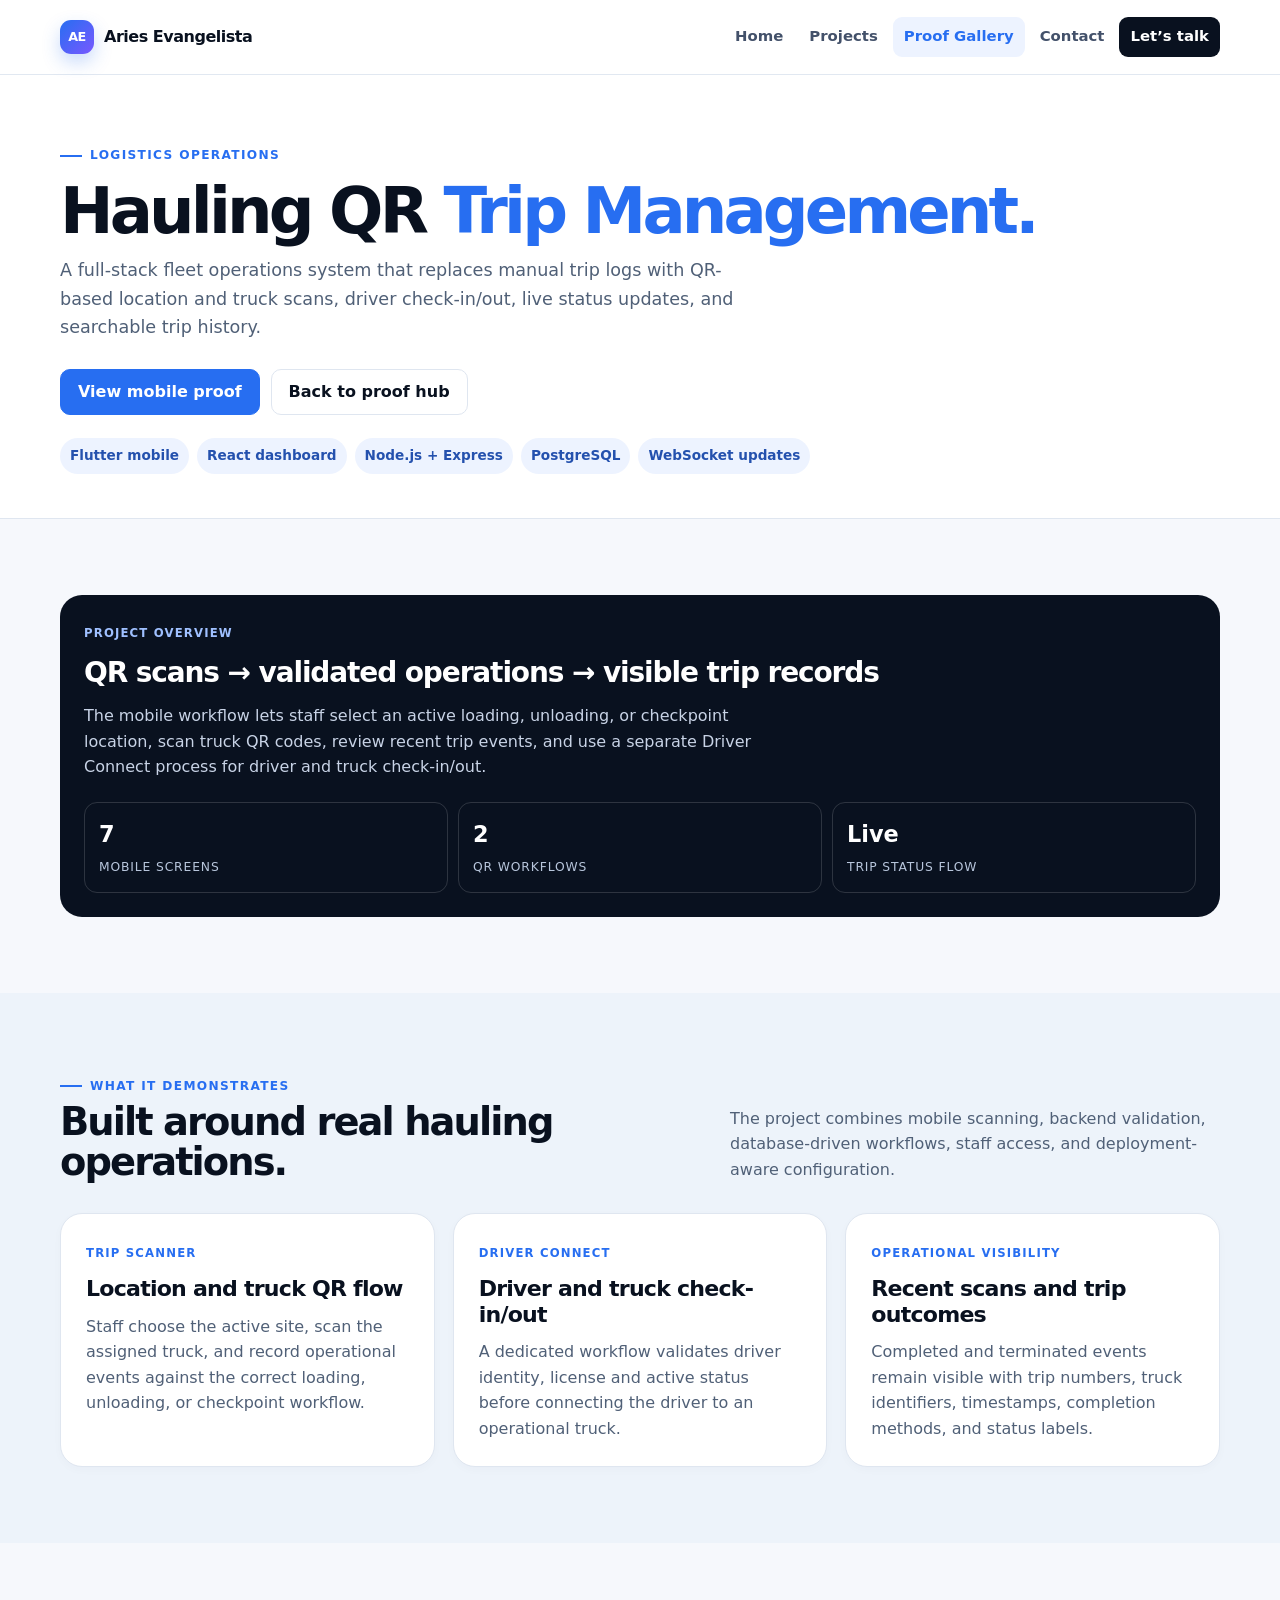
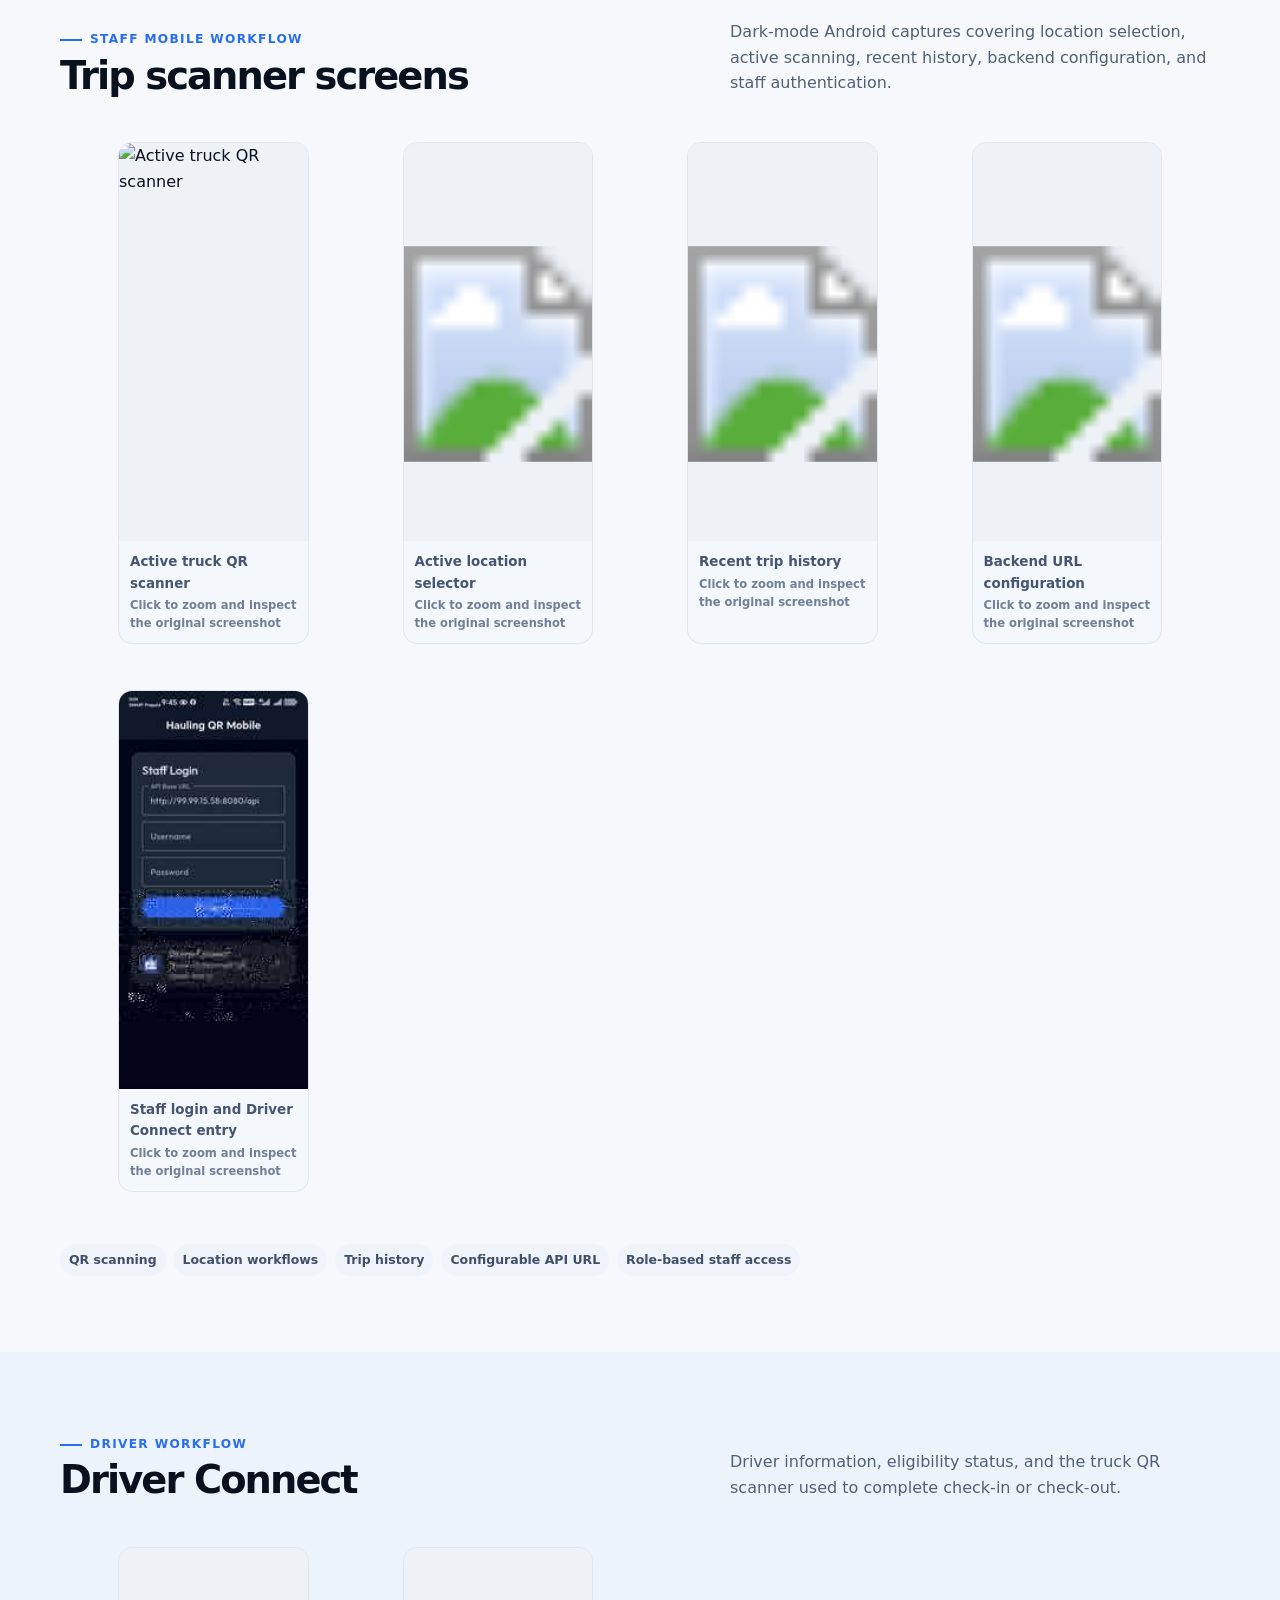
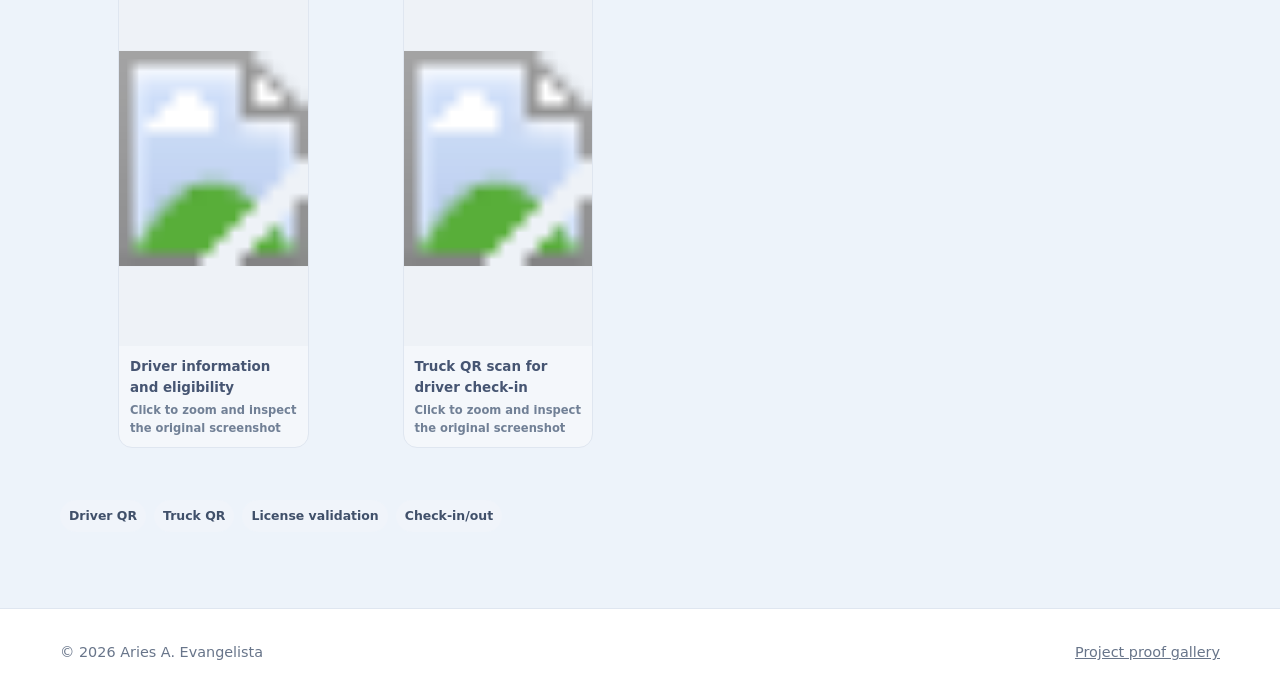
==== hauling-qr-proof.html @ f67cee15 "Add Hauling QR project case study" ====
<!doctype html><html lang="en"><head><meta charset="utf-8"><meta name="viewport" content="width=device-width,initial-scale=1"><meta name="description" content="Hauling QR Trip Management project case study by Aries A. Evangelista."><title>Hauling QR Case Study | Aries Evangelista</title><link rel="stylesheet" href="assets/site.css"><link rel="stylesheet" href="assets/ui-fixes.css?v=20260729-1"><style>#hauling-trip,#hauling-driver{grid-template-columns:repeat(4,minmax(0,1fr))}#hauling-trip .shot img,#hauling-driver .shot img{aspect-ratio:9/19;object-fit:cover;object-position:top}.case-copy{display:grid;grid-template-columns:repeat(3,1fr);gap:18px}.case-copy .card{height:100%}@media(max-width:850px){#hauling-trip,#hauling-driver,.case-copy{grid-template-columns:repeat(2,minmax(0,1fr))}}@media(max-width:620px){#hauling-trip,#hauling-driver,.case-copy{grid-template-columns:1fr}}</style></head><body>
<header class="site-header"><nav class="container nav"><a class="brand" href="index.html"><span class="brand-mark">AE</span>Aries Evangelista</a><div class="nav-links"><a href="index.html">Home</a><a href="index.html#projects">Projects</a><a class="active" href="proof.html">Proof Gallery</a><a href="index.html#contact">Contact</a><a class="nav-cta" href="mailto:dolhaps2000@gmail.com">Let’s talk</a></div></nav></header>
<main><section class="case-hero"><div class="container"><span class="eyebrow">Logistics operations</span><h1>Hauling QR <span class="accent">Trip Management.</span></h1><p class="lead">A full-stack fleet operations system that replaces manual trip logs with QR-based location and truck scans, driver check-in/out, live status updates, and searchable trip history.</p><div class="actions"><a class="button primary" href="#mobile-proof">View mobile proof</a><a class="button" href="proof.html">Back to proof hub</a></div><div class="case-meta"><span>Flutter mobile</span><span>React dashboard</span><span>Node.js + Express</span><span>PostgreSQL</span><span>WebSocket updates</span></div></div></section>
<section class="section"><div class="container"><div class="showcase"><span class="small-label">Project overview</span><h2>QR scans → validated operations → visible trip records</h2><p>The mobile workflow lets staff select an active loading, unloading, or checkpoint location, scan truck QR codes, review recent trip events, and use a separate Driver Connect process for driver and truck check-in/out.</p><div class="metric-row"><div class="metric"><b>7</b><span>Mobile screens</span></div><div class="metric"><b>2</b><span>QR workflows</span></div><div class="metric"><b>Live</b><span>Trip status flow</span></div></div></div></div></section>
<section class="section tint"><div class="container"><div class="section-heading"><div><span class="eyebrow">What it demonstrates</span><h2>Built around real hauling operations.</h2></div><p>The project combines mobile scanning, backend validation, database-driven workflows, staff access, and deployment-aware configuration.</p></div><div class="case-copy"><article class="card"><span class="small-label">Trip scanner</span><h3>Location and truck QR flow</h3><p>Staff choose the active site, scan the assigned truck, and record operational events against the correct loading, unloading, or checkpoint workflow.</p></article><article class="card"><span class="small-label">Driver Connect</span><h3>Driver and truck check-in/out</h3><p>A dedicated workflow validates driver identity, license and active status before connecting the driver to an operational truck.</p></article><article class="card"><span class="small-label">Operational visibility</span><h3>Recent scans and trip outcomes</h3><p>Completed and terminated events remain visible with trip numbers, truck identifiers, timestamps, completion methods, and status labels.</p></article></div></div></section>
<section class="section" id="mobile-proof"><div class="container"><div class="section-heading"><div><span class="eyebrow">Staff mobile workflow</span><h2>Trip scanner screens</h2></div><p>Dark-mode Android captures covering location selection, active scanning, recent history, backend configuration, and staff authentication.</p></div><div class="gallery-grid" id="hauling-trip"></div><div class="tags"><span class="tag">QR scanning</span><span class="tag">Location workflows</span><span class="tag">Trip history</span><span class="tag">Configurable API URL</span><span class="tag">Role-based staff access</span></div></div></section>
<section class="section tint"><div class="container"><div class="section-heading"><div><span class="eyebrow">Driver workflow</span><h2>Driver Connect</h2></div><p>Driver information, eligibility status, and the truck QR scanner used to complete check-in or check-out.</p></div><div class="gallery-grid" id="hauling-driver"></div><div class="tags"><span class="tag">Driver QR</span><span class="tag">Truck QR</span><span class="tag">License validation</span><span class="tag">Check-in/out</span></div></div></section></main>
<footer class="footer"><div class="container footer-inner"><span>© 2026 Aries A. Evangelista</span><a href="proof.html">Project proof gallery</a></div></footer><script src="assets/gallery.js?v=20260729-zoom2"></script><script>const hq='screenshots/hauling-qr/';gallery('#hauling-trip',[['01-active-trip-scanner.svg','Active truck QR scanner'],['02-location-selector.svg','Active location selector'],['03-recent-trip-history.svg','Recent trip history'],['04-backend-url-configuration.svg','Backend URL configuration'],['05-staff-login.svg','Staff login and Driver Connect entry']].map(x=>[hq+x[0],x[1]]));gallery('#hauling-driver',[['06-driver-information.svg','Driver information and eligibility'],['07-driver-truck-qr-scanner.svg','Truck QR scan for driver check-in']].map(x=>[hq+x[0],x[1]]));</script></body></html>
---- assets/site.css ----
:root{--ink:#09111f;--navy:#0b162b;--slate:#506077;--paper:#f6f8fc;--white:#fff;--line:#dfe6f0;--blue:#276ef1;--aqua:#21c8b7;--orange:#ff9f43;--shadow:0 18px 50px rgba(19,38,71,.1);--radius:22px}*{box-sizing:border-box}html{scroll-behavior:smooth}body{margin:0;background:var(--paper);color:var(--ink);font-family:Inter,ui-sans-serif,system-ui,-apple-system,BlinkMacSystemFont,"Segoe UI",sans-serif;line-height:1.6}.container{width:min(1160px,92%);margin-inline:auto}.site-header{position:sticky;top:0;z-index:20;background:rgba(255,255,255,.92);border-bottom:1px solid rgba(223,230,240,.92);backdrop-filter:blur(16px)}.nav{min-height:74px;display:flex;align-items:center;justify-content:space-between;gap:20px}.brand{display:flex;align-items:center;gap:10px;color:var(--ink);font-weight:850;text-decoration:none;letter-spacing:-.03em}.brand-mark{display:grid;place-items:center;width:34px;height:34px;border-radius:11px;background:linear-gradient(135deg,var(--blue),#7858ff);color:white;font-size:.8rem;box-shadow:0 8px 18px rgba(39,110,241,.25)}.nav-links{display:flex;align-items:center;gap:4px;flex-wrap:wrap}.nav-links a{color:#43516a;text-decoration:none;padding:8px 11px;border-radius:9px;font-weight:700;font-size:.93rem}.nav-links a:hover,.nav-links a.active{color:var(--blue);background:#edf3ff}.nav-links .nav-cta{background:var(--ink);color:#fff}.nav-links .nav-cta:hover{background:var(--blue);color:#fff}.hero{padding:78px 0 58px;background:radial-gradient(circle at 84% 8%,rgba(33,200,183,.15),transparent 26%),radial-gradient(circle at 8% 20%,rgba(39,110,241,.11),transparent 30%),var(--white);border-bottom:1px solid var(--line)}.eyebrow{display:inline-flex;gap:8px;align-items:center;color:var(--blue);font-weight:800;font-size:.76rem;letter-spacing:.11em;text-transform:uppercase}.eyebrow:before{content:"";width:22px;height:2px;background:currentColor}.hero-grid{display:grid;grid-template-columns:1.35fr .65fr;gap:46px;align-items:end}.hero h1{font-size:clamp(2.7rem,6vw,5.4rem);line-height:.96;letter-spacing:-.065em;margin:14px 0 22px;max-width:820px}.accent{color:var(--blue)}.lead{font-size:1.1rem;color:var(--slate);max-width:710px;margin:0}.actions{display:flex;gap:11px;flex-wrap:wrap;margin-top:28px}.button{display:inline-flex;justify-content:center;align-items:center;min-height:46px;padding:10px 17px;border-radius:10px;text-decoration:none;font-weight:800;border:1px solid var(--line);color:var(--ink);background:white}.button:hover{transform:translateY(-2px);box-shadow:0 8px 18px rgba(19,38,71,.12)}.button.primary{border-color:var(--blue);background:var(--blue);color:white}.button.dark{border-color:var(--ink);background:var(--ink);color:white}.hero-note{background:var(--ink);color:white;padding:27px;border-radius:var(--radius);box-shadow:var(--shadow)}.hero-note .small-label{color:#83aaff}.hero-note strong{display:block;font-size:1.7rem;line-height:1.1;margin:14px 0}.hero-note p{margin:0;color:#c8d3e6}.small-label{font-size:.73rem;text-transform:uppercase;letter-spacing:.1em;font-weight:800;color:var(--blue)}.section{padding:76px 0}.section.tint{background:#edf3fa}.section-heading{display:flex;justify-content:space-between;align-items:end;gap:26px;margin-bottom:30px}.section-heading h2{font-size:clamp(1.8rem,3vw,2.65rem);line-height:1.05;letter-spacing:-.05em;margin:6px 0 0}.section-heading p{max-width:490px;color:var(--slate);margin:0}.card-grid{display:grid;grid-template-columns:repeat(3,1fr);gap:18px}.card{background:white;border:1px solid var(--line);border-radius:var(--radius);padding:25px;box-shadow:0 3px 10px rgba(19,38,71,.025)}.card.featured{grid-column:span 2;background:linear-gradient(135deg,#10244b,#1e4c9d);color:white;border:0}.card h3{line-height:1.15;letter-spacing:-.035em;margin:12px 0;font-size:1.38rem}.card p{color:var(--slate);margin:0}.card.featured p{color:#d5e2fb}.card .button{margin-top:22px}.tags{display:flex;gap:8px;flex-wrap:wrap;margin-top:18px}.tag{font-weight:750;font-size:.78rem;color:#40506a;background:#f0f4fa;padding:6px 9px;border-radius:99px}.featured .tag{color:#e5efff;background:rgba(255,255,255,.12)}.split{display:grid;grid-template-columns:1fr 1fr;gap:18px}.contact-card{background:var(--ink);color:#fff;padding:34px;border-radius:var(--radius)}.contact-card h2{margin:8px 0;font-size:2rem;letter-spacing:-.04em}.contact-card p{color:#c8d3e6}.contact-card a{color:white}.proof-overview{display:grid;grid-template-columns:repeat(2,1fr);gap:18px}.proof-link{background:white;border:1px solid var(--line);border-radius:var(--radius);padding:28px;text-decoration:none;color:inherit;transition:.2s;display:block}.proof-link:hover{transform:translateY(-4px);box-shadow:var(--shadow);border-color:#bdd0f8}.proof-link h3{font-size:1.6rem;margin:10px 0;letter-spacing:-.04em}.proof-link p{margin:0;color:var(--slate)}.proof-link .arrow{margin-top:26px;color:var(--blue);font-weight:800}.case-hero{padding:64px 0 44px;background:var(--white);border-bottom:1px solid var(--line)}.case-hero h1{font-size:clamp(2.5rem,5vw,4.5rem);line-height:.98;letter-spacing:-.06em;margin:14px 0}.case-meta{display:flex;flex-wrap:wrap;gap:8px;margin-top:23px}.case-meta span{font-size:.85rem;padding:7px 10px;border-radius:99px;background:#edf3ff;color:#2451ae;font-weight:750}.showcase{background:var(--ink);padding:24px;border-radius:var(--radius);color:white}.showcase h2{margin:7px 0;font-size:1.75rem;letter-spacing:-.04em}.showcase p{margin:0;color:#c8d3e6;max-width:670px}.metric-row{display:grid;grid-template-columns:repeat(3,1fr);gap:10px;margin-top:22px}.metric{padding:14px;border:1px solid rgba(255,255,255,.15);border-radius:13px}.metric b{font-size:1.4rem;display:block}.metric span{font-size:.77rem;color:#b8c6dc;text-transform:uppercase;letter-spacing:.07em}.gallery-group{background:white;border:1px solid var(--line);border-radius:var(--radius);overflow:hidden;margin-top:18px}.gallery-group[open]{box-shadow:var(--shadow)}.gallery-group summary{cursor:pointer;list-style:none;padding:20px 22px;display:flex;align-items:center;justify-content:space-between;gap:12px;font-size:1.05rem;font-weight:850}.gallery-group summary::-webkit-details-marker{display:none}.gallery-group summary:after{content:"+";color:var(--blue);font-size:1.4rem}.gallery-group[open] summary:after{content:"−"}.gallery-grid{padding:0 18px 18px;display:grid;grid-template-columns:repeat(3,1fr);gap:14px}.shot{border:1px solid var(--line);border-radius:14px;overflow:hidden;background:#f4f7fb}.shot img{width:100%;display:block;aspect-ratio:16/10;object-fit:cover;object-position:top;transition:transform .25s}.shot:hover img{transform:scale(1.025)}.shot figcaption{padding:10px 11px;color:#465572;font-weight:700;font-size:.84rem}.gallery-note{margin:0 0 20px;color:var(--slate)}.footer{padding:32px 0;color:#68758a;font-size:.9rem;border-top:1px solid var(--line);background:white}.footer-inner{display:flex;justify-content:space-between;gap:15px;flex-wrap:wrap}.footer a{color:inherit}@media(max-width:850px){.hero-grid{grid-template-columns:1fr}.card-grid{grid-template-columns:1fr 1fr}.card.featured{grid-column:span 2}.gallery-grid{grid-template-columns:repeat(2,1fr)}}@media(max-width:620px){.nav{padding:12px 0;align-items:flex-start;flex-direction:column}.nav-links{gap:0}.nav-links a{padding:6px 8px}.hero,.case-hero{padding:48px 0 40px}.section{padding:56px 0}.section-heading{display:block}.section-heading p{margin-top:12px}.card-grid,.proof-overview,.split{grid-template-columns:1fr}.card.featured{grid-column:auto}.metric-row{grid-template-columns:1fr 1fr}.gallery-grid{grid-template-columns:1fr}.hero h1{font-size:clamp(2.6rem,14vw,4rem)}}
---- assets/ui-fixes.css ----
/* Contrast and interaction fixes for reusable portfolio controls. */

a.button,
button.button {
  color: var(--ink);
  line-height: 1.25;
  text-align: center;
  transition: transform .2s ease, box-shadow .2s ease, background-color .2s ease, border-color .2s ease, color .2s ease;
}

a.button:hover,
button.button:hover {
  color: var(--ink);
}

a.button.primary,
a.button.primary:hover,
a.button.primary:visited,
button.button.primary,
button.button.primary:hover {
  color: #fff;
}

a.button.dark,
a.button.dark:hover,
a.button.dark:visited,
button.button.dark,
button.button.dark:hover {
  color: #fff;
}

a.button:focus-visible,
button.button:focus-visible,
.nav-links a:focus-visible,
.proof-link:focus-visible,
.gallery-group summary:focus-visible {
  outline: 3px solid #7aa6ff;
  outline-offset: 3px;
}

.card.featured .small-label,
.showcase .small-label,
.contact-card .small-label {
  color: #9fc0ff;
}

.card.featured a.button,
.card.featured a.button:hover,
.card.featured a.button:visited {
  background: #fff;
  border-color: #fff;
  color: var(--ink);
}

.contact-card a.button:not(.primary),
.contact-card a.button:not(.primary):visited {
  background: transparent;
  border-color: rgba(255, 255, 255, .42);
  color: #fff;
}

.contact-card a.button:not(.primary):hover {
  background: rgba(255, 255, 255, .12);
  border-color: rgba(255, 255, 255, .72);
  color: #fff;
}

.contact-card a.button.primary,
.contact-card a.button.primary:hover,
.contact-card a.button.primary:visited {
  color: #fff;
}

.nav-links .nav-cta,
.nav-links .nav-cta:visited,
.nav-links .nav-cta:hover {
  color: #fff;
}

.gallery-viewer-control,
.gallery-viewer-control:visited,
.gallery-viewer-control:hover {
  color: #fff;
}

.gallery-viewer-close,
.gallery-viewer-close:visited,
.gallery-viewer-close:hover {
  color: #09111f;
}

@media (max-width: 620px) {
  .actions .button {
    flex: 1 1 100%;
  }
}
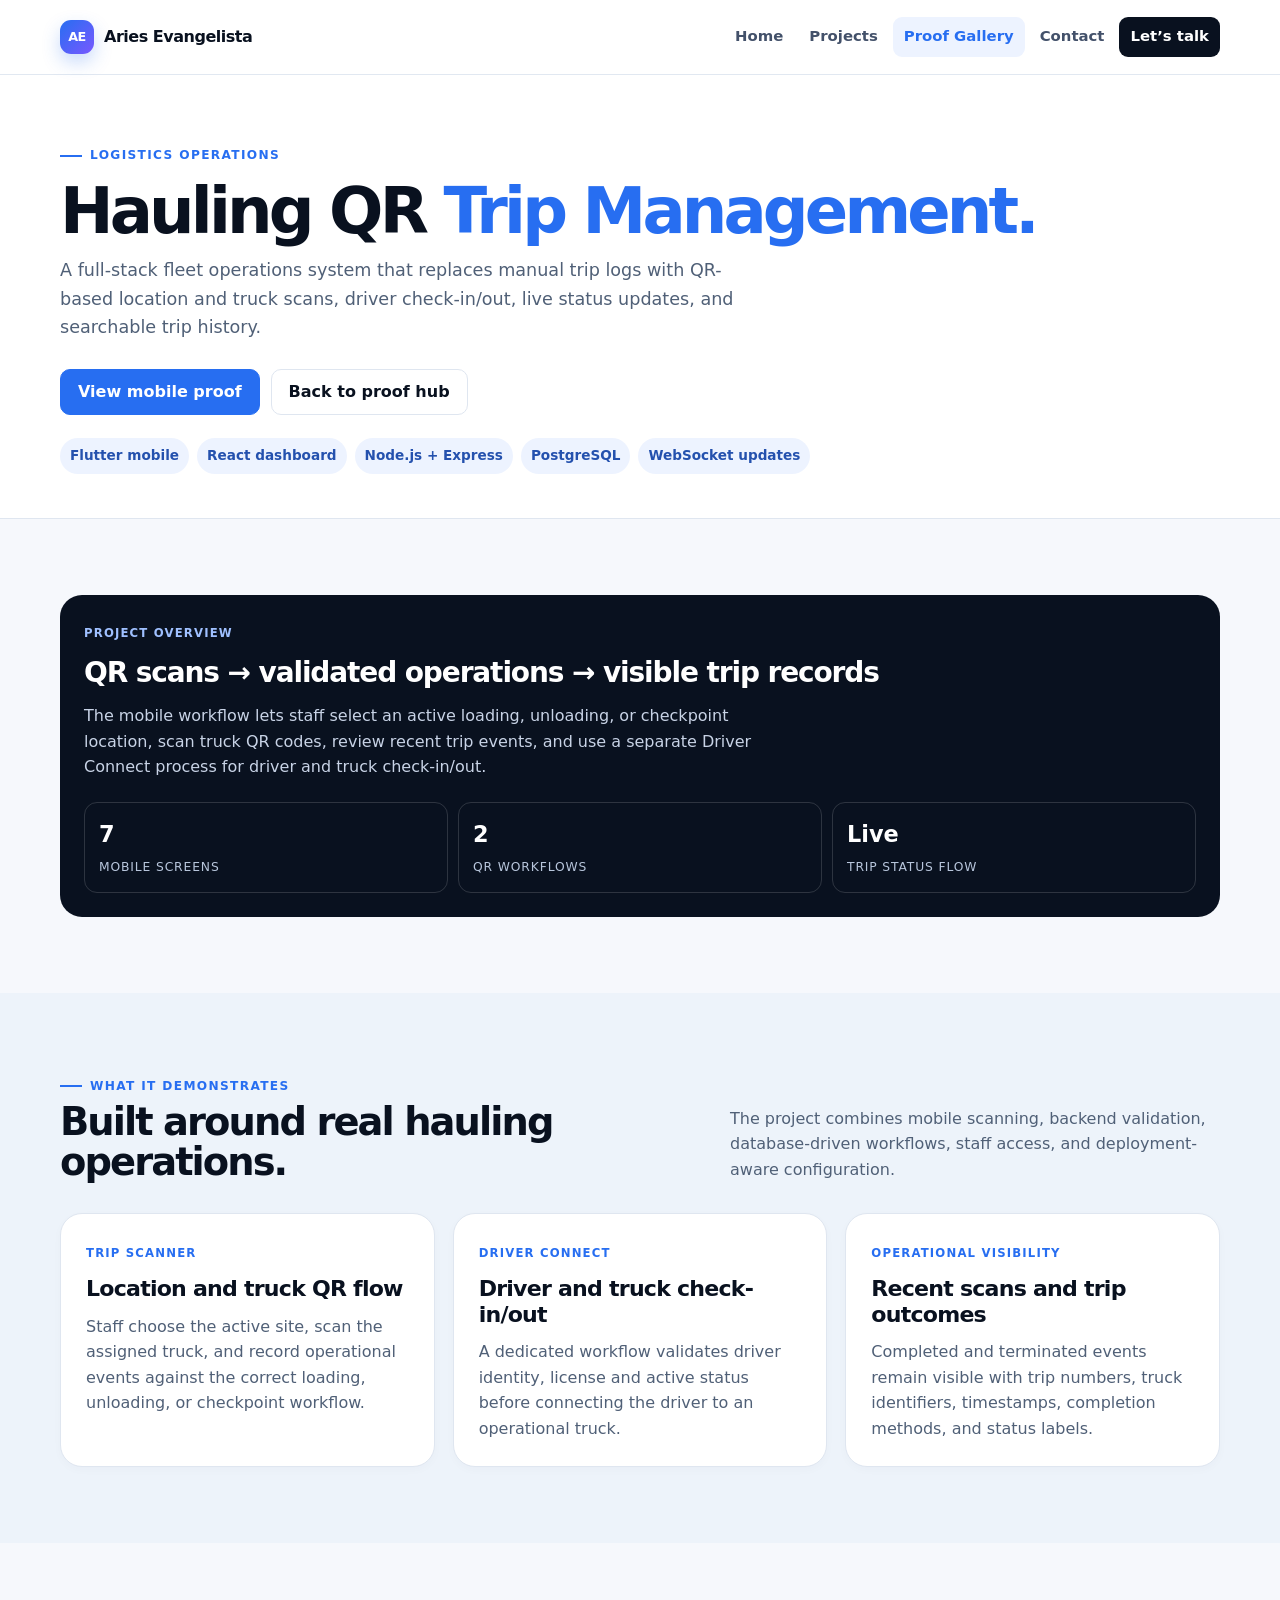
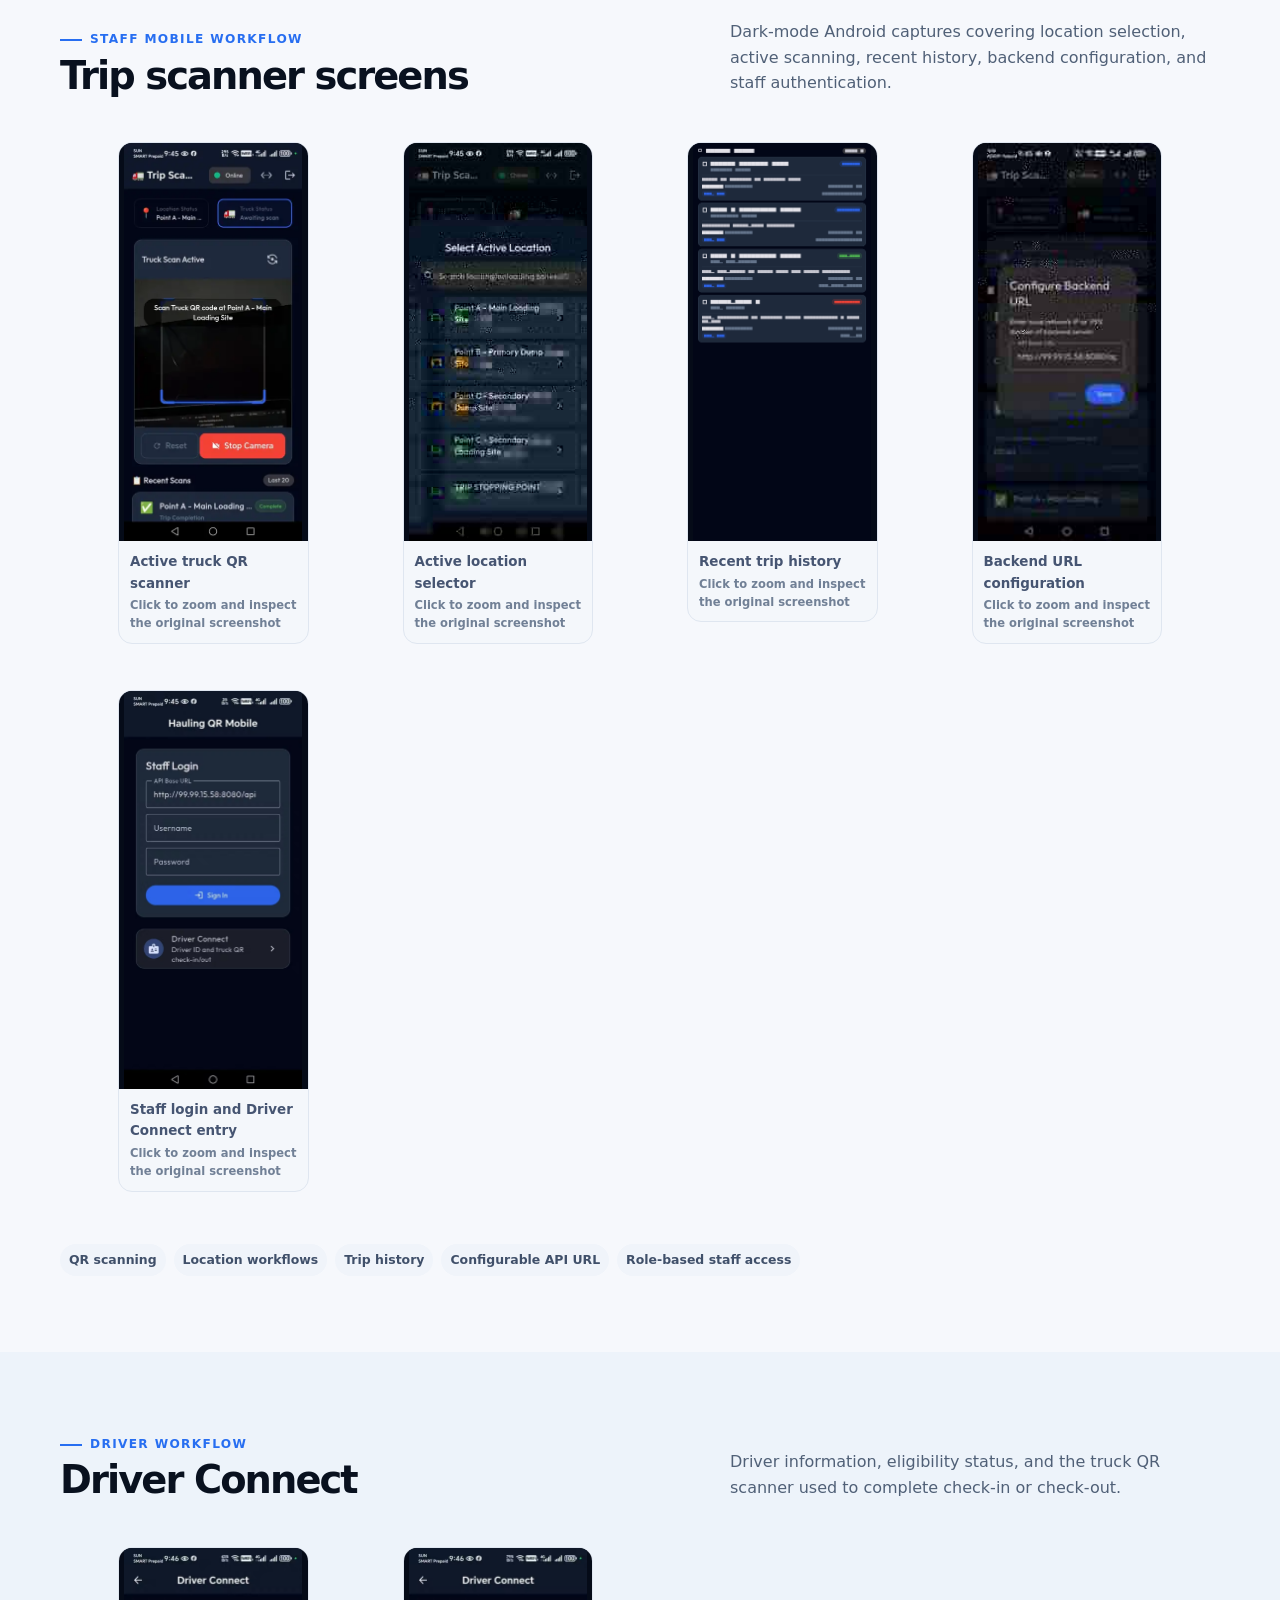
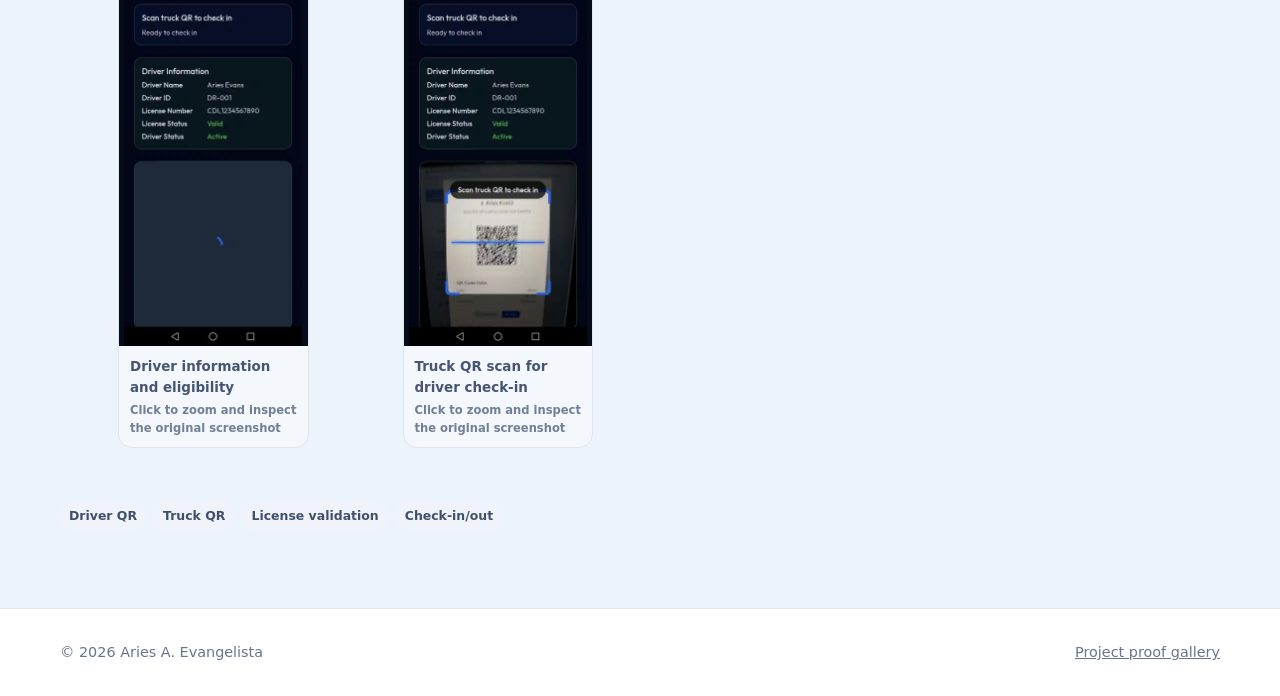
==== commit 1ba02563: "Fix Hauling QR proof screenshots" ====
--- a/hauling-qr-proof.html
+++ b/hauling-qr-proof.html
@@ -1,8 +1,8 @@
-<!doctype html><html lang="en"><head><meta charset="utf-8"><meta name="viewport" content="width=device-width,initial-scale=1"><meta name="description" content="Hauling QR Trip Management project case study by Aries A. Evangelista."><title>Hauling QR Case Study | Aries Evangelista</title><link rel="stylesheet" href="assets/site.css"><link rel="stylesheet" href="assets/ui-fixes.css?v=20260729-1"><style>#hauling-trip,#hauling-driver{grid-template-columns:repeat(4,minmax(0,1fr))}#hauling-trip .shot img,#hauling-driver .shot img{aspect-ratio:9/19;object-fit:cover;object-position:top}.case-copy{display:grid;grid-template-columns:repeat(3,1fr);gap:18px}.case-copy .card{height:100%}@media(max-width:850px){#hauling-trip,#hauling-driver,.case-copy{grid-template-columns:repeat(2,minmax(0,1fr))}}@media(max-width:620px){#hauling-trip,#hauling-driver,.case-copy{grid-template-columns:1fr}}</style></head><body>
+<!doctype html><html lang="en"><head><meta charset="utf-8"><meta name="viewport" content="width=device-width,initial-scale=1"><meta name="description" content="Hauling QR Trip Management project case study by Aries A. Evangelista."><title>Hauling QR Case Study | Aries Evangelista</title><link rel="stylesheet" href="assets/site.css"><link rel="stylesheet" href="assets/ui-fixes.css?v=20260729-1"><style>#hauling-trip,#hauling-driver{grid-template-columns:repeat(4,minmax(0,1fr))}#hauling-trip .shot img,#hauling-driver .shot img{aspect-ratio:9/19;object-fit:contain;object-position:center;background:#050b18}.case-copy{display:grid;grid-template-columns:repeat(3,1fr);gap:18px}.case-copy .card{height:100%}@media(max-width:850px){#hauling-trip,#hauling-driver,.case-copy{grid-template-columns:repeat(2,minmax(0,1fr))}}@media(max-width:620px){#hauling-trip,#hauling-driver,.case-copy{grid-template-columns:1fr}}</style></head><body>
 <header class="site-header"><nav class="container nav"><a class="brand" href="index.html"><span class="brand-mark">AE</span>Aries Evangelista</a><div class="nav-links"><a href="index.html">Home</a><a href="index.html#projects">Projects</a><a class="active" href="proof.html">Proof Gallery</a><a href="index.html#contact">Contact</a><a class="nav-cta" href="mailto:dolhaps2000@gmail.com">Let’s talk</a></div></nav></header>
 <main><section class="case-hero"><div class="container"><span class="eyebrow">Logistics operations</span><h1>Hauling QR <span class="accent">Trip Management.</span></h1><p class="lead">A full-stack fleet operations system that replaces manual trip logs with QR-based location and truck scans, driver check-in/out, live status updates, and searchable trip history.</p><div class="actions"><a class="button primary" href="#mobile-proof">View mobile proof</a><a class="button" href="proof.html">Back to proof hub</a></div><div class="case-meta"><span>Flutter mobile</span><span>React dashboard</span><span>Node.js + Express</span><span>PostgreSQL</span><span>WebSocket updates</span></div></div></section>
 <section class="section"><div class="container"><div class="showcase"><span class="small-label">Project overview</span><h2>QR scans → validated operations → visible trip records</h2><p>The mobile workflow lets staff select an active loading, unloading, or checkpoint location, scan truck QR codes, review recent trip events, and use a separate Driver Connect process for driver and truck check-in/out.</p><div class="metric-row"><div class="metric"><b>7</b><span>Mobile screens</span></div><div class="metric"><b>2</b><span>QR workflows</span></div><div class="metric"><b>Live</b><span>Trip status flow</span></div></div></div></div></section>
 <section class="section tint"><div class="container"><div class="section-heading"><div><span class="eyebrow">What it demonstrates</span><h2>Built around real hauling operations.</h2></div><p>The project combines mobile scanning, backend validation, database-driven workflows, staff access, and deployment-aware configuration.</p></div><div class="case-copy"><article class="card"><span class="small-label">Trip scanner</span><h3>Location and truck QR flow</h3><p>Staff choose the active site, scan the assigned truck, and record operational events against the correct loading, unloading, or checkpoint workflow.</p></article><article class="card"><span class="small-label">Driver Connect</span><h3>Driver and truck check-in/out</h3><p>A dedicated workflow validates driver identity, license and active status before connecting the driver to an operational truck.</p></article><article class="card"><span class="small-label">Operational visibility</span><h3>Recent scans and trip outcomes</h3><p>Completed and terminated events remain visible with trip numbers, truck identifiers, timestamps, completion methods, and status labels.</p></article></div></div></section>
 <section class="section" id="mobile-proof"><div class="container"><div class="section-heading"><div><span class="eyebrow">Staff mobile workflow</span><h2>Trip scanner screens</h2></div><p>Dark-mode Android captures covering location selection, active scanning, recent history, backend configuration, and staff authentication.</p></div><div class="gallery-grid" id="hauling-trip"></div><div class="tags"><span class="tag">QR scanning</span><span class="tag">Location workflows</span><span class="tag">Trip history</span><span class="tag">Configurable API URL</span><span class="tag">Role-based staff access</span></div></div></section>
 <section class="section tint"><div class="container"><div class="section-heading"><div><span class="eyebrow">Driver workflow</span><h2>Driver Connect</h2></div><p>Driver information, eligibility status, and the truck QR scanner used to complete check-in or check-out.</p></div><div class="gallery-grid" id="hauling-driver"></div><div class="tags"><span class="tag">Driver QR</span><span class="tag">Truck QR</span><span class="tag">License validation</span><span class="tag">Check-in/out</span></div></div></section></main>
-<footer class="footer"><div class="container footer-inner"><span>© 2026 Aries A. Evangelista</span><a href="proof.html">Project proof gallery</a></div></footer><script src="assets/gallery.js?v=20260729-zoom2"></script><script>const hq='screenshots/hauling-qr/';gallery('#hauling-trip',[['01-active-trip-scanner.svg','Active truck QR scanner'],['02-location-selector.svg','Active location selector'],['03-recent-trip-history.svg','Recent trip history'],['04-backend-url-configuration.svg','Backend URL configuration'],['05-staff-login.svg','Staff login and Driver Connect entry']].map(x=>[hq+x[0],x[1]]));gallery('#hauling-driver',[['06-driver-information.svg','Driver information and eligibility'],['07-driver-truck-qr-scanner.svg','Truck QR scan for driver check-in']].map(x=>[hq+x[0],x[1]]));</script></body></html>+<footer class="footer"><div class="container footer-inner"><span>© 2026 Aries A. Evangelista</span><a href="proof.html">Project proof gallery</a></div></footer><script src="assets/gallery.js?v=20260729-zoom2"></script><script>const hq='screenshots/hauling-qr/';gallery('#hauling-trip',[['01-active-trip-scanner.webp','Active truck QR scanner'],['02-location-selector.jpg','Active location selector'],['03-recent-trip-history.png','Recent trip history'],['04-backend-url-configuration.jpg','Backend URL configuration'],['05-staff-login.avif','Staff login and Driver Connect entry']].map(x=>[hq+x[0],x[1]]));gallery('#hauling-driver',[['06-driver-information.avif','Driver information and eligibility'],['07-driver-truck-qr-scanner.avif','Truck QR scan for driver check-in']].map(x=>[hq+x[0],x[1]]));</script></body></html>
--- a/assets/site.css
+++ b/assets/site.css
@@ -1 +1 @@
-:root{--ink:#09111f;--navy:#0b162b;--slate:#506077;--paper:#f6f8fc;--white:#fff;--line:#dfe6f0;--blue:#276ef1;--aqua:#21c8b7;--orange:#ff9f43;--shadow:0 18px 50px rgba(19,38,71,.1);--radius:22px}*{box-sizing:border-box}html{scroll-behavior:smooth}body{margin:0;background:var(--paper);color:var(--ink);font-family:Inter,ui-sans-serif,system-ui,-apple-system,BlinkMacSystemFont,"Segoe UI",sans-serif;line-height:1.6}.container{width:min(1160px,92%);margin-inline:auto}.site-header{position:sticky;top:0;z-index:20;background:rgba(255,255,255,.92);border-bottom:1px solid rgba(223,230,240,.92);backdrop-filter:blur(16px)}.nav{min-height:74px;display:flex;align-items:center;justify-content:space-between;gap:20px}.brand{display:flex;align-items:center;gap:10px;color:var(--ink);font-weight:850;text-decoration:none;letter-spacing:-.03em}.brand-mark{display:grid;place-items:center;width:34px;height:34px;border-radius:11px;background:linear-gradient(135deg,var(--blue),#7858ff);color:white;font-size:.8rem;box-shadow:0 8px 18px rgba(39,110,241,.25)}.nav-links{display:flex;align-items:center;gap:4px;flex-wrap:wrap}.nav-links a{color:#43516a;text-decoration:none;padding:8px 11px;border-radius:9px;font-weight:700;font-size:.93rem}.nav-links a:hover,.nav-links a.active{color:var(--blue);background:#edf3ff}.nav-links .nav-cta{background:var(--ink);color:#fff}.nav-links .nav-cta:hover{background:var(--blue);color:#fff}.hero{padding:78px 0 58px;background:radial-gradient(circle at 84% 8%,rgba(33,200,183,.15),transparent 26%),radial-gradient(circle at 8% 20%,rgba(39,110,241,.11),transparent 30%),var(--white);border-bottom:1px solid var(--line)}.eyebrow{display:inline-flex;gap:8px;align-items:center;color:var(--blue);font-weight:800;font-size:.76rem;letter-spacing:.11em;text-transform:uppercase}.eyebrow:before{content:"";width:22px;height:2px;background:currentColor}.hero-grid{display:grid;grid-template-columns:1.35fr .65fr;gap:46px;align-items:end}.hero h1{font-size:clamp(2.7rem,6vw,5.4rem);line-height:.96;letter-spacing:-.065em;margin:14px 0 22px;max-width:820px}.accent{color:var(--blue)}.lead{font-size:1.1rem;color:var(--slate);max-width:710px;margin:0}.actions{display:flex;gap:11px;flex-wrap:wrap;margin-top:28px}.button{display:inline-flex;justify-content:center;align-items:center;min-height:46px;padding:10px 17px;border-radius:10px;text-decoration:none;font-weight:800;border:1px solid var(--line);color:var(--ink);background:white}.button:hover{transform:translateY(-2px);box-shadow:0 8px 18px rgba(19,38,71,.12)}.button.primary{border-color:var(--blue);background:var(--blue);color:white}.button.dark{border-color:var(--ink);background:var(--ink);color:white}.hero-note{background:var(--ink);color:white;padding:27px;border-radius:var(--radius);box-shadow:var(--shadow)}.hero-note .small-label{color:#83aaff}.hero-note strong{display:block;font-size:1.7rem;line-height:1.1;margin:14px 0}.hero-note p{margin:0;color:#c8d3e6}.small-label{font-size:.73rem;text-transform:uppercase;letter-spacing:.1em;font-weight:800;color:var(--blue)}.section{padding:76px 0}.section.tint{background:#edf3fa}.section-heading{display:flex;justify-content:space-between;align-items:end;gap:26px;margin-bottom:30px}.section-heading h2{font-size:clamp(1.8rem,3vw,2.65rem);line-height:1.05;letter-spacing:-.05em;margin:6px 0 0}.section-heading p{max-width:490px;color:var(--slate);margin:0}.card-grid{display:grid;grid-template-columns:repeat(3,1fr);gap:18px}.card{background:white;border:1px solid var(--line);border-radius:var(--radius);padding:25px;box-shadow:0 3px 10px rgba(19,38,71,.025)}.card.featured{grid-column:span 2;background:linear-gradient(135deg,#10244b,#1e4c9d);color:white;border:0}.card h3{line-height:1.15;letter-spacing:-.035em;margin:12px 0;font-size:1.38rem}.card p{color:var(--slate);margin:0}.card.featured p{color:#d5e2fb}.card .button{margin-top:22px}.tags{display:flex;gap:8px;flex-wrap:wrap;margin-top:18px}.tag{font-weight:750;font-size:.78rem;color:#40506a;background:#f0f4fa;padding:6px 9px;border-radius:99px}.featured .tag{color:#e5efff;background:rgba(255,255,255,.12)}.split{display:grid;grid-template-columns:1fr 1fr;gap:18px}.contact-card{background:var(--ink);color:#fff;padding:34px;border-radius:var(--radius)}.contact-card h2{margin:8px 0;font-size:2rem;letter-spacing:-.04em}.contact-card p{color:#c8d3e6}.contact-card a{color:white}.proof-overview{display:grid;grid-template-columns:repeat(2,1fr);gap:18px}.proof-link{background:white;border:1px solid var(--line);border-radius:var(--radius);padding:28px;text-decoration:none;color:inherit;transition:.2s;display:block}.proof-link:hover{transform:translateY(-4px);box-shadow:var(--shadow);border-color:#bdd0f8}.proof-link h3{font-size:1.6rem;margin:10px 0;letter-spacing:-.04em}.proof-link p{margin:0;color:var(--slate)}.proof-link .arrow{margin-top:26px;color:var(--blue);font-weight:800}.case-hero{padding:64px 0 44px;background:var(--white);border-bottom:1px solid var(--line)}.case-hero h1{font-size:clamp(2.5rem,5vw,4.5rem);line-height:.98;letter-spacing:-.06em;margin:14px 0}.case-meta{display:flex;flex-wrap:wrap;gap:8px;margin-top:23px}.case-meta span{font-size:.85rem;padding:7px 10px;border-radius:99px;background:#edf3ff;color:#2451ae;font-weight:750}.showcase{background:var(--ink);padding:24px;border-radius:var(--radius);color:white}.showcase h2{margin:7px 0;font-size:1.75rem;letter-spacing:-.04em}.showcase p{margin:0;color:#c8d3e6;max-width:670px}.metric-row{display:grid;grid-template-columns:repeat(3,1fr);gap:10px;margin-top:22px}.metric{padding:14px;border:1px solid rgba(255,255,255,.15);border-radius:13px}.metric b{font-size:1.4rem;display:block}.metric span{font-size:.77rem;color:#b8c6dc;text-transform:uppercase;letter-spacing:.07em}.gallery-group{background:white;border:1px solid var(--line);border-radius:var(--radius);overflow:hidden;margin-top:18px}.gallery-group[open]{box-shadow:var(--shadow)}.gallery-group summary{cursor:pointer;list-style:none;padding:20px 22px;display:flex;align-items:center;justify-content:space-between;gap:12px;font-size:1.05rem;font-weight:850}.gallery-group summary::-webkit-details-marker{display:none}.gallery-group summary:after{content:"+";color:var(--blue);font-size:1.4rem}.gallery-group[open] summary:after{content:"−"}.gallery-grid{padding:0 18px 18px;display:grid;grid-template-columns:repeat(3,1fr);gap:14px}.shot{border:1px solid var(--line);border-radius:14px;overflow:hidden;background:#f4f7fb}.shot img{width:100%;display:block;aspect-ratio:16/10;object-fit:cover;object-position:top;transition:transform .25s}.shot:hover img{transform:scale(1.025)}.shot figcaption{padding:10px 11px;color:#465572;font-weight:700;font-size:.84rem}.gallery-note{margin:0 0 20px;color:var(--slate)}.footer{padding:32px 0;color:#68758a;font-size:.9rem;border-top:1px solid var(--line);background:white}.footer-inner{display:flex;justify-content:space-between;gap:15px;flex-wrap:wrap}.footer a{color:inherit}@media(max-width:850px){.hero-grid{grid-template-columns:1fr}.card-grid{grid-template-columns:1fr 1fr}.card.featured{grid-column:span 2}.gallery-grid{grid-template-columns:repeat(2,1fr)}}@media(max-width:620px){.nav{padding:12px 0;align-items:flex-start;flex-direction:column}.nav-links{gap:0}.nav-links a{padding:6px 8px}.hero,.case-hero{padding:48px 0 40px}.section{padding:56px 0}.section-heading{display:block}.section-heading p{margin-top:12px}.card-grid,.proof-overview,.split{grid-template-columns:1fr}.card.featured{grid-column:auto}.metric-row{grid-template-columns:1fr 1fr}.gallery-grid{grid-template-columns:1fr}.hero h1{font-size:clamp(2.6rem,14vw,4rem)}}
+:root{--ink:#09111f;--navy:#0b162b;--slate:#506077;--paper:#f6f8fc;--white:#fff;--line:#dfe6f0;--blue:#276ef1;--aqua:#21c8b7;--orange:#ff9f43;--shadow:0 18px 50px rgba(19,38,71,.1);--radius:22px}*{box-sizing:border-box}html{scroll-behavior:smooth}body{margin:0;background:var(--paper);color:var(--ink);font-family:Inter,ui-sans-serif,system-ui,-apple-system,BlinkMacSystemFont,"Segoe UI",sans-serif;line-height:1.6}.container{width:min(1160px,92%);margin-inline:auto}.site-header{position:sticky;top:0;z-index:20;background:rgba(255,255,255,.92);border-bottom:1px solid rgba(223,230,240,.92);backdrop-filter:blur(16px)}.nav{min-height:74px;display:flex;align-items:center;justify-content:space-between;gap:20px}.brand{display:flex;align-items:center;gap:10px;color:var(--ink);font-weight:850;text-decoration:none;letter-spacing:-.03em}.brand-mark{display:grid;place-items:center;width:34px;height:34px;border-radius:11px;background:linear-gradient(135deg,var(--blue),#7858ff);color:white;font-size:.8rem;box-shadow:0 8px 18px rgba(39,110,241,.25)}.nav-links{display:flex;align-items:center;gap:4px;flex-wrap:wrap}.nav-links a{color:#43516a;text-decoration:none;padding:8px 11px;border-radius:9px;font-weight:700;font-size:.93rem}.nav-links a:hover,.nav-links a.active{color:var(--blue);background:#edf3ff}.nav-links .nav-cta{background:var(--ink);color:#fff}.nav-links .nav-cta:hover{background:var(--blue);color:#fff}.hero{padding:78px 0 58px;background:radial-gradient(circle at 84% 8%,rgba(33,200,183,.15),transparent 26%),radial-gradient(circle at 8% 20%,rgba(39,110,241,.11),transparent 30%),var(--white);border-bottom:1px solid var(--line)}.eyebrow{display:inline-flex;gap:8px;align-items:center;color:var(--blue);font-weight:800;font-size:.76rem;letter-spacing:.11em;text-transform:uppercase}.eyebrow:before{content:"";width:22px;height:2px;background:currentColor}.hero-grid{display:grid;grid-template-columns:1.35fr .65fr;gap:46px;align-items:end}.hero h1{font-size:clamp(2.7rem,6vw,5.4rem);line-height:.96;letter-spacing:-.065em;margin:14px 0 22px;max-width:820px}.accent{color:var(--blue)}.lead{font-size:1.1rem;color:var(--slate);max-width:710px;margin:0}.actions{display:flex;gap:11px;flex-wrap:wrap;margin-top:28px}.button{display:inline-flex;justify-content:center;align-items:center;min-height:46px;padding:10px 17px;border-radius:10px;text-decoration:none;font-weight:800;border:1px solid var(--line);color:var(--ink);background:white}.button:hover{transform:translateY(-2px);box-shadow:0 8px 18px rgba(19,38,71,.12)}.button.primary{border-color:var(--blue);background:var(--blue);color:white}.button.dark{border-color:var(--ink);background:var(--ink);color:white}.hero-note{background:var(--ink);color:white;padding:27px;border-radius:var(--radius);box-shadow:var(--shadow)}.hero-note .small-label{color:#83aaff}.hero-note strong{display:block;font-size:1.7rem;line-height:1.1;margin:14px 0}.hero-note p{margin:0;color:#c8d3e6}.small-label{font-size:.73rem;text-transform:uppercase;letter-spacing:.1em;font-weight:800;color:var(--blue)}.section{padding:76px 0}.section.tint{background:#edf3fa}.section-heading{display:flex;justify-content:space-between;align-items:end;gap:26px;margin-bottom:30px}.section-heading h2{font-size:clamp(1.8rem,3vw,2.65rem);line-height:1.05;letter-spacing:-.05em;margin:6px 0 0}.section-heading p{max-width:490px;color:var(--slate);margin:0}.card-grid{display:grid;grid-template-columns:repeat(3,1fr);gap:18px}.card{background:white;border:1px solid var(--line);border-radius:var(--radius);padding:25px;box-shadow:0 3px 10px rgba(19,38,71,.025)}.card.featured{grid-column:span 2;background:linear-gradient(135deg,#10244b,#1e4c9d);color:white;border:0}.card h3{line-height:1.15;letter-spacing:-.035em;margin:12px 0;font-size:1.38rem}.card p{color:var(--slate);margin:0}.card.featured p{color:#d5e2fb}.card .button{margin-top:22px}.tags{display:flex;gap:8px;flex-wrap:wrap;margin-top:18px}.tag{font-weight:750;font-size:.78rem;color:#40506a;background:#f0f4fa;padding:6px 9px;border-radius:99px}.featured .tag{color:#e5efff;background:rgba(255,255,255,.12)}.split{display:grid;grid-template-columns:1fr 1fr;gap:18px}.contact-card{background:var(--ink);color:#fff;padding:34px;border-radius:var(--radius)}.contact-card h2{margin:8px 0;font-size:2rem;letter-spacing:-.04em}.contact-card p{color:#c8d3e6}.contact-card a{color:white}.proof-overview{display:grid;grid-template-columns:repeat(2,1fr);gap:18px}.proof-link{background:white;border:1px solid var(--line);border-radius:var(--radius);padding:28px;text-decoration:none;color:inherit;transition:.2s;display:block}.proof-link:hover{transform:translateY(-4px);box-shadow:var(--shadow);border-color:#bdd0f8}.proof-link h3{font-size:1.6rem;margin:10px 0;letter-spacing:-.04em}.proof-link p{margin:0;color:var(--slate)}.proof-link .arrow{margin-top:26px;color:var(--blue);font-weight:800}.case-hero{padding:64px 0 44px;background:var(--white);border-bottom:1px solid var(--line)}.case-hero h1{font-size:clamp(2.5rem,5vw,4.5rem);line-height:.98;letter-spacing:-.06em;margin:14px 0}.case-meta{display:flex;flex-wrap:wrap;gap:8px;margin-top:23px}.case-meta span{font-size:.85rem;padding:7px 10px;border-radius:99px;background:#edf3ff;color:#2451ae;font-weight:750}.showcase{background:var(--ink);padding:24px;border-radius:var(--radius);color:white}.showcase h2{margin:7px 0;font-size:1.75rem;letter-spacing:-.04em}.showcase p{margin:0;color:#c8d3e6;max-width:670px}.metric-row{display:grid;grid-template-columns:repeat(3,1fr);gap:10px;margin-top:22px}.metric{padding:14px;border:1px solid rgba(255,255,255,.15);border-radius:13px}.metric b{font-size:1.4rem;display:block}.metric span{font-size:.77rem;color:#b8c6dc;text-transform:uppercase;letter-spacing:.07em}.gallery-group{background:white;border:1px solid var(--line);border-radius:var(--radius);overflow:hidden;margin-top:18px}.gallery-group[open]{box-shadow:var(--shadow)}.gallery-group summary{cursor:pointer;list-style:none;padding:20px 22px;display:flex;align-items:center;justify-content:space-between;gap:12px;font-size:1.05rem;font-weight:850}.gallery-group summary::-webkit-details-marker{display:none}.gallery-group summary:after{content:"+";color:var(--blue);font-size:1.4rem}.gallery-group[open] summary:after{content:"−"}.gallery-grid{padding:0 18px 18px;display:grid;grid-template-columns:repeat(auto-fit,minmax(250px,1fr));gap:14px;align-items:start}.shot{border:1px solid var(--line);border-radius:14px;overflow:hidden;background:#f4f7fb}.shot img{width:100%;height:auto;display:block;background:#eef3fa;image-rendering:auto;transition:transform .25s}.shot.is-portrait img{max-height:620px;object-fit:contain;object-position:top}.shot.is-tall{max-width:360px}.shot:hover img{transform:scale(1.012)}.shot figcaption{padding:10px 11px;color:#465572;font-weight:700;font-size:.84rem}.gallery-note{margin:0 0 20px;color:var(--slate)}.footer{padding:32px 0;color:#68758a;font-size:.9rem;border-top:1px solid var(--line);background:white}.footer-inner{display:flex;justify-content:space-between;gap:15px;flex-wrap:wrap}.footer a{color:inherit}@media(max-width:850px){.hero-grid{grid-template-columns:1fr}.card-grid{grid-template-columns:1fr 1fr}.card.featured{grid-column:span 2}.gallery-grid{grid-template-columns:repeat(2,1fr)}}@media(max-width:620px){.nav{padding:12px 0;align-items:flex-start;flex-direction:column}.nav-links{gap:0}.nav-links a{padding:6px 8px}.hero,.case-hero{padding:48px 0 40px}.section{padding:56px 0}.section-heading{display:block}.section-heading p{margin-top:12px}.card-grid,.proof-overview,.split{grid-template-columns:1fr}.card.featured{grid-column:auto}.metric-row{grid-template-columns:1fr 1fr}.gallery-grid{grid-template-columns:1fr}.hero h1{font-size:clamp(2.6rem,14vw,4rem)}}
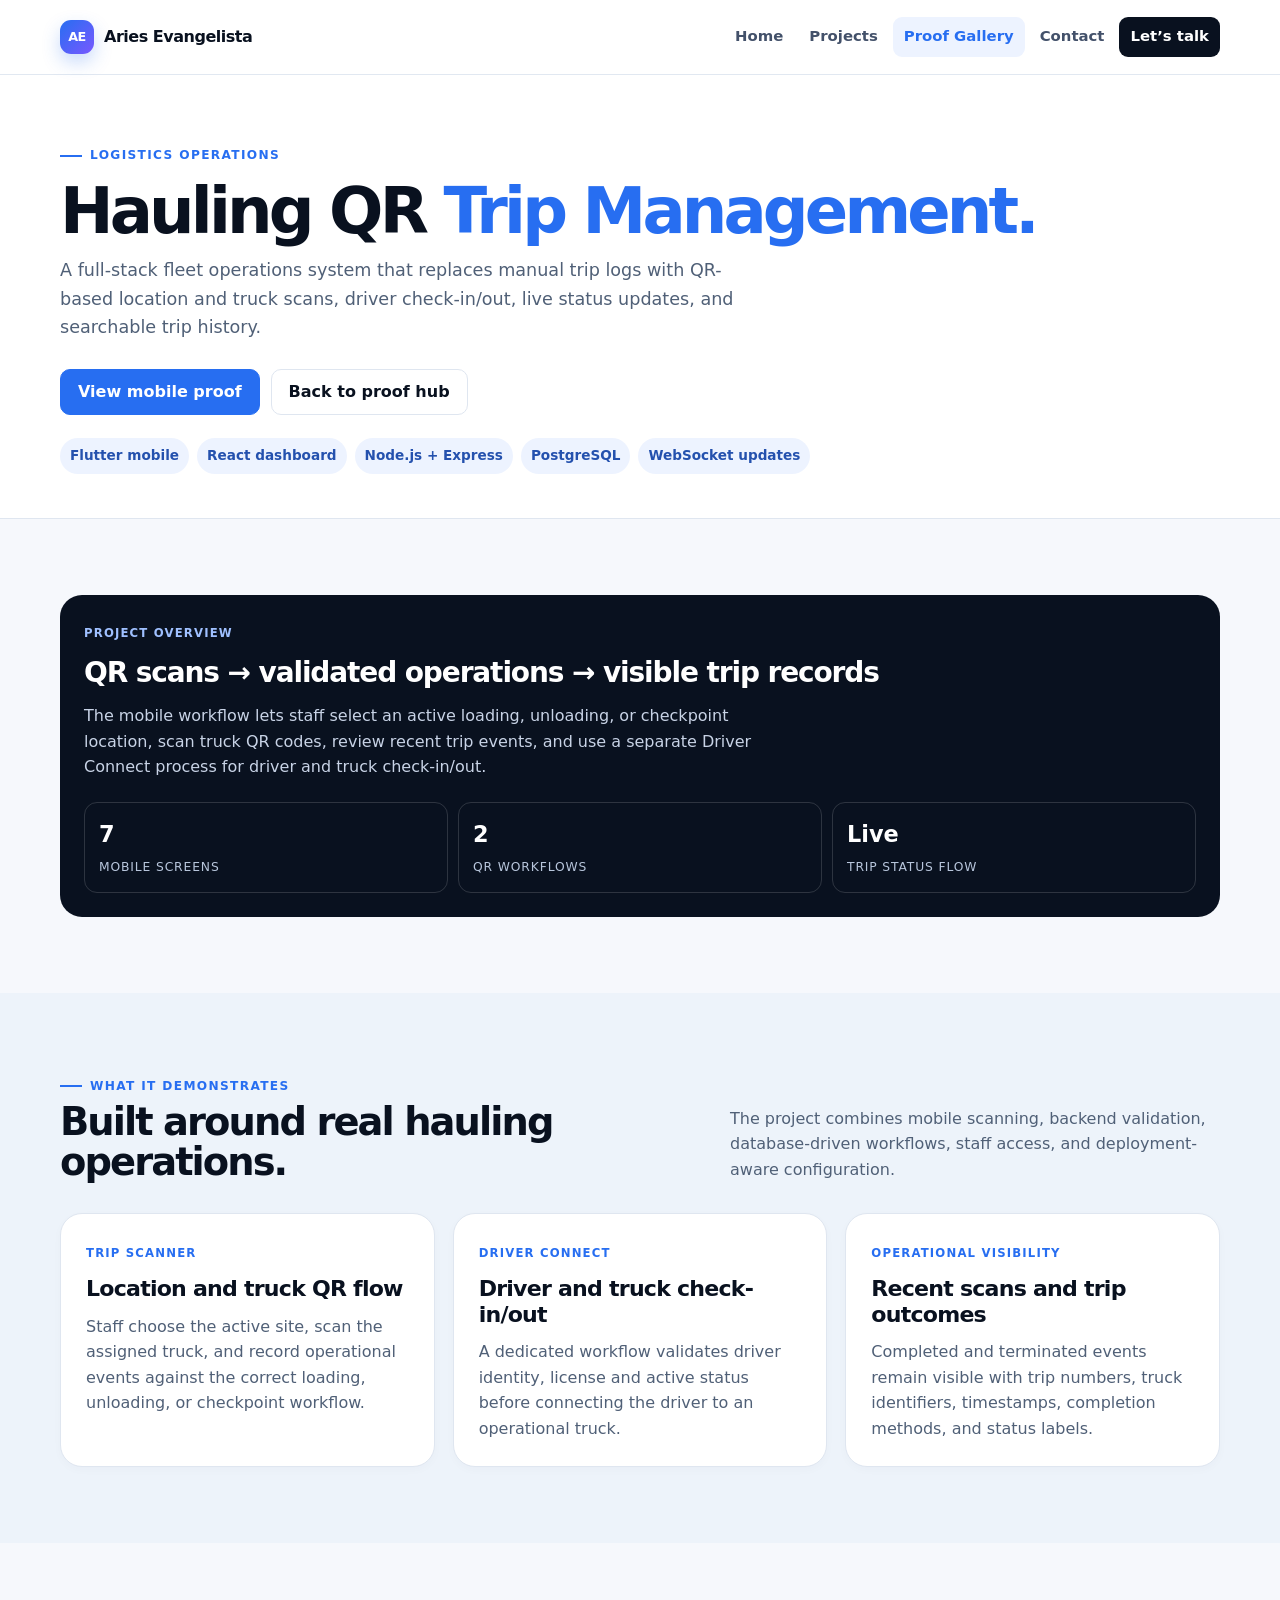
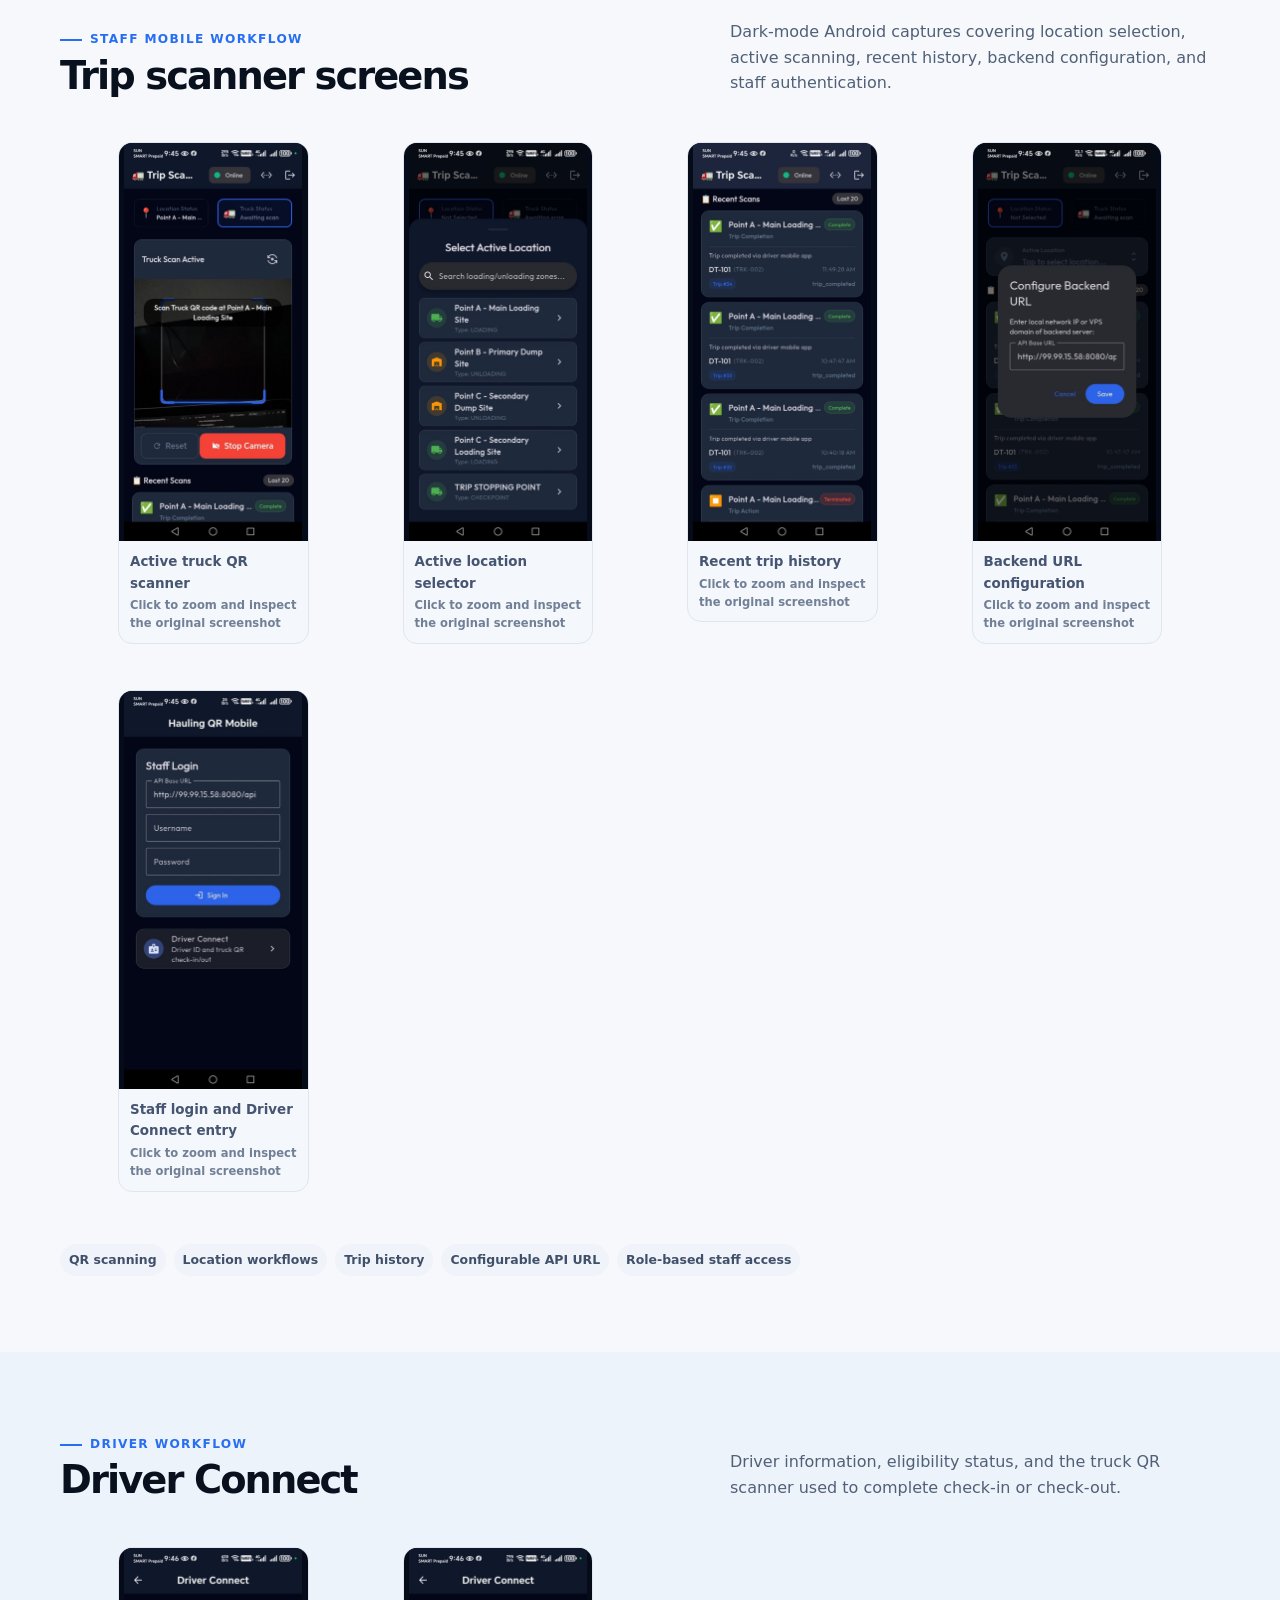
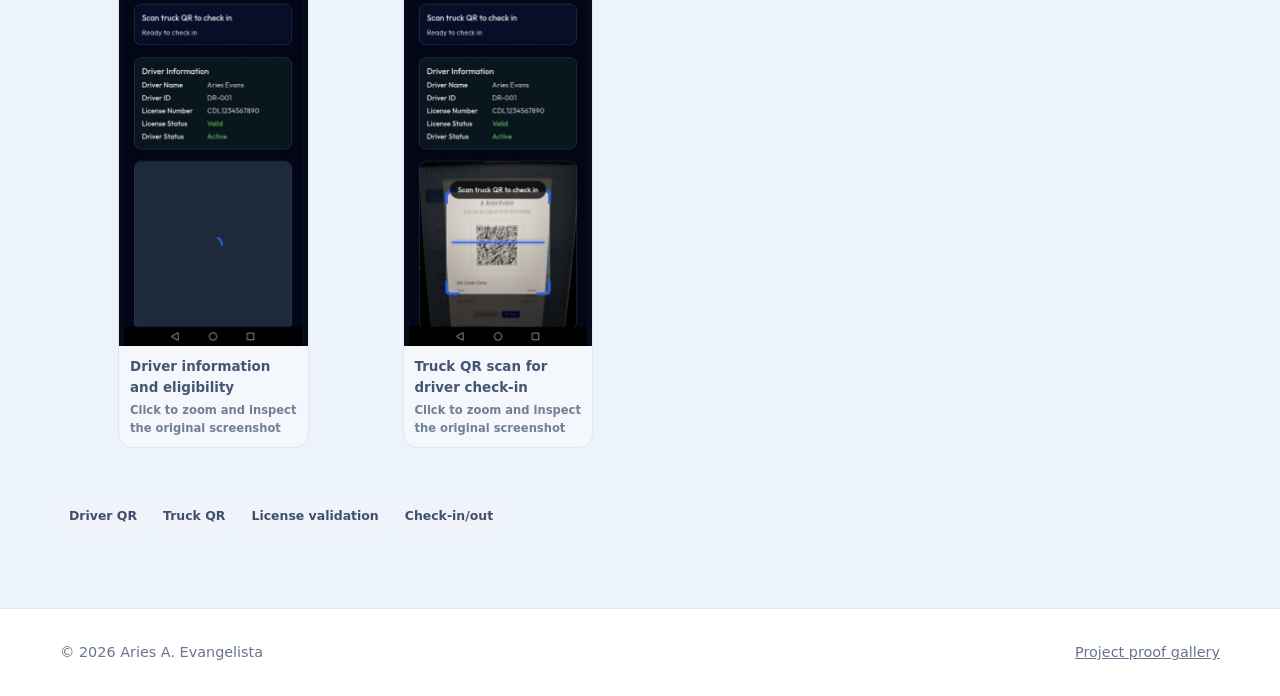
==== commit 694ee2ac: "Use original Hauling QR screenshots" ====
--- a/hauling-qr-proof.html
+++ b/hauling-qr-proof.html
@@ -5,4 +5,4 @@
 <section class="section tint"><div class="container"><div class="section-heading"><div><span class="eyebrow">What it demonstrates</span><h2>Built around real hauling operations.</h2></div><p>The project combines mobile scanning, backend validation, database-driven workflows, staff access, and deployment-aware configuration.</p></div><div class="case-copy"><article class="card"><span class="small-label">Trip scanner</span><h3>Location and truck QR flow</h3><p>Staff choose the active site, scan the assigned truck, and record operational events against the correct loading, unloading, or checkpoint workflow.</p></article><article class="card"><span class="small-label">Driver Connect</span><h3>Driver and truck check-in/out</h3><p>A dedicated workflow validates driver identity, license and active status before connecting the driver to an operational truck.</p></article><article class="card"><span class="small-label">Operational visibility</span><h3>Recent scans and trip outcomes</h3><p>Completed and terminated events remain visible with trip numbers, truck identifiers, timestamps, completion methods, and status labels.</p></article></div></div></section>
 <section class="section" id="mobile-proof"><div class="container"><div class="section-heading"><div><span class="eyebrow">Staff mobile workflow</span><h2>Trip scanner screens</h2></div><p>Dark-mode Android captures covering location selection, active scanning, recent history, backend configuration, and staff authentication.</p></div><div class="gallery-grid" id="hauling-trip"></div><div class="tags"><span class="tag">QR scanning</span><span class="tag">Location workflows</span><span class="tag">Trip history</span><span class="tag">Configurable API URL</span><span class="tag">Role-based staff access</span></div></div></section>
 <section class="section tint"><div class="container"><div class="section-heading"><div><span class="eyebrow">Driver workflow</span><h2>Driver Connect</h2></div><p>Driver information, eligibility status, and the truck QR scanner used to complete check-in or check-out.</p></div><div class="gallery-grid" id="hauling-driver"></div><div class="tags"><span class="tag">Driver QR</span><span class="tag">Truck QR</span><span class="tag">License validation</span><span class="tag">Check-in/out</span></div></div></section></main>
-<footer class="footer"><div class="container footer-inner"><span>© 2026 Aries A. Evangelista</span><a href="proof.html">Project proof gallery</a></div></footer><script src="assets/gallery.js?v=20260729-zoom2"></script><script>const hq='screenshots/hauling-qr/';gallery('#hauling-trip',[['01-active-trip-scanner.webp','Active truck QR scanner'],['02-location-selector.jpg','Active location selector'],['03-recent-trip-history.png','Recent trip history'],['04-backend-url-configuration.jpg','Backend URL configuration'],['05-staff-login.avif','Staff login and Driver Connect entry']].map(x=>[hq+x[0],x[1]]));gallery('#hauling-driver',[['06-driver-information.avif','Driver information and eligibility'],['07-driver-truck-qr-scanner.avif','Truck QR scan for driver check-in']].map(x=>[hq+x[0],x[1]]));</script></body></html>
+<footer class="footer"><div class="container footer-inner"><span>© 2026 Aries A. Evangelista</span><a href="proof.html">Project proof gallery</a></div></footer><script src="assets/gallery.js?v=20260729-zoom2"></script><script>const hq='screenshots/hauling-qr/';gallery('#hauling-trip',[['01-active-trip-scanner.jpg','Active truck QR scanner'],['02-location-selector.jpg','Active location selector'],['03-recent-trip-history.jpg','Recent trip history'],['04-backend-url-configuration.jpg','Backend URL configuration'],['05-staff-login.jpg','Staff login and Driver Connect entry']].map(x=>[hq+x[0],x[1]]));gallery('#hauling-driver',[['06-driver-information.jpg','Driver information and eligibility'],['07-driver-truck-qr-scanner.jpg','Truck QR scan for driver check-in']].map(x=>[hq+x[0],x[1]]));</script></body></html>
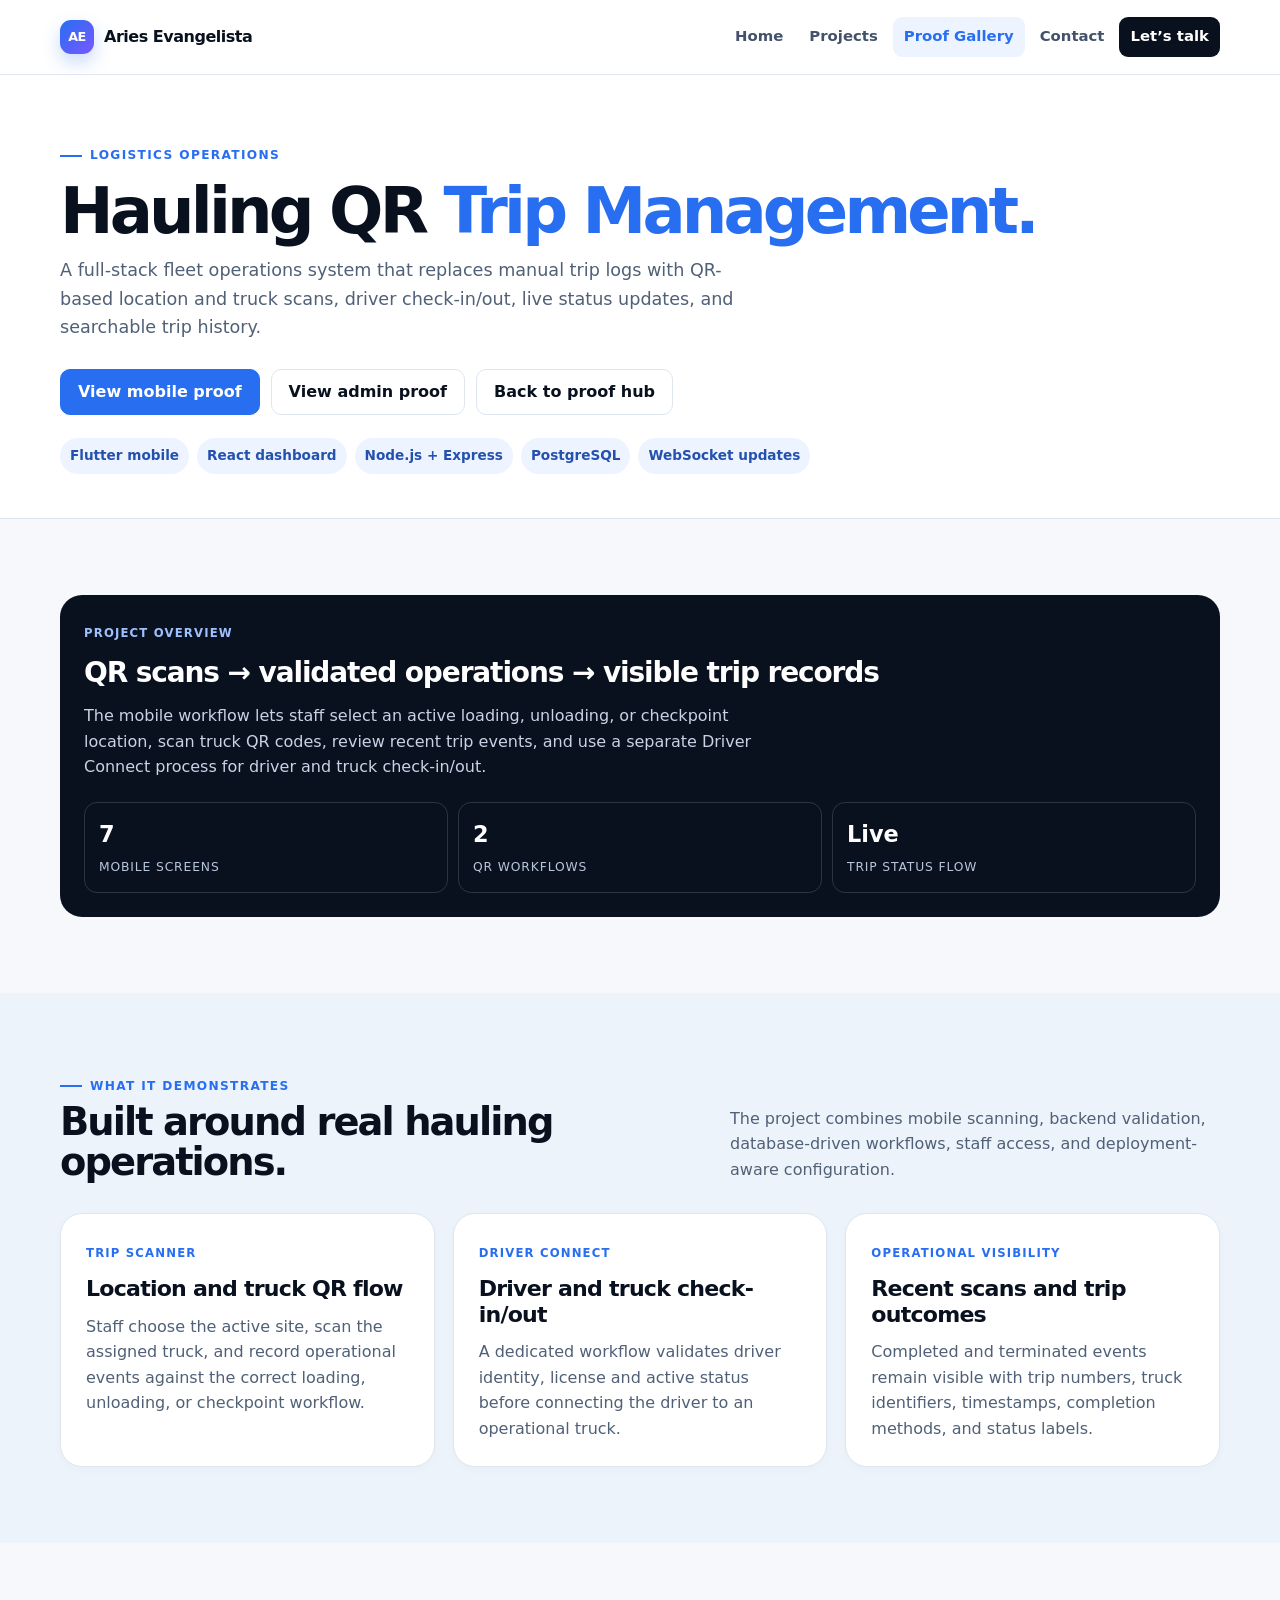
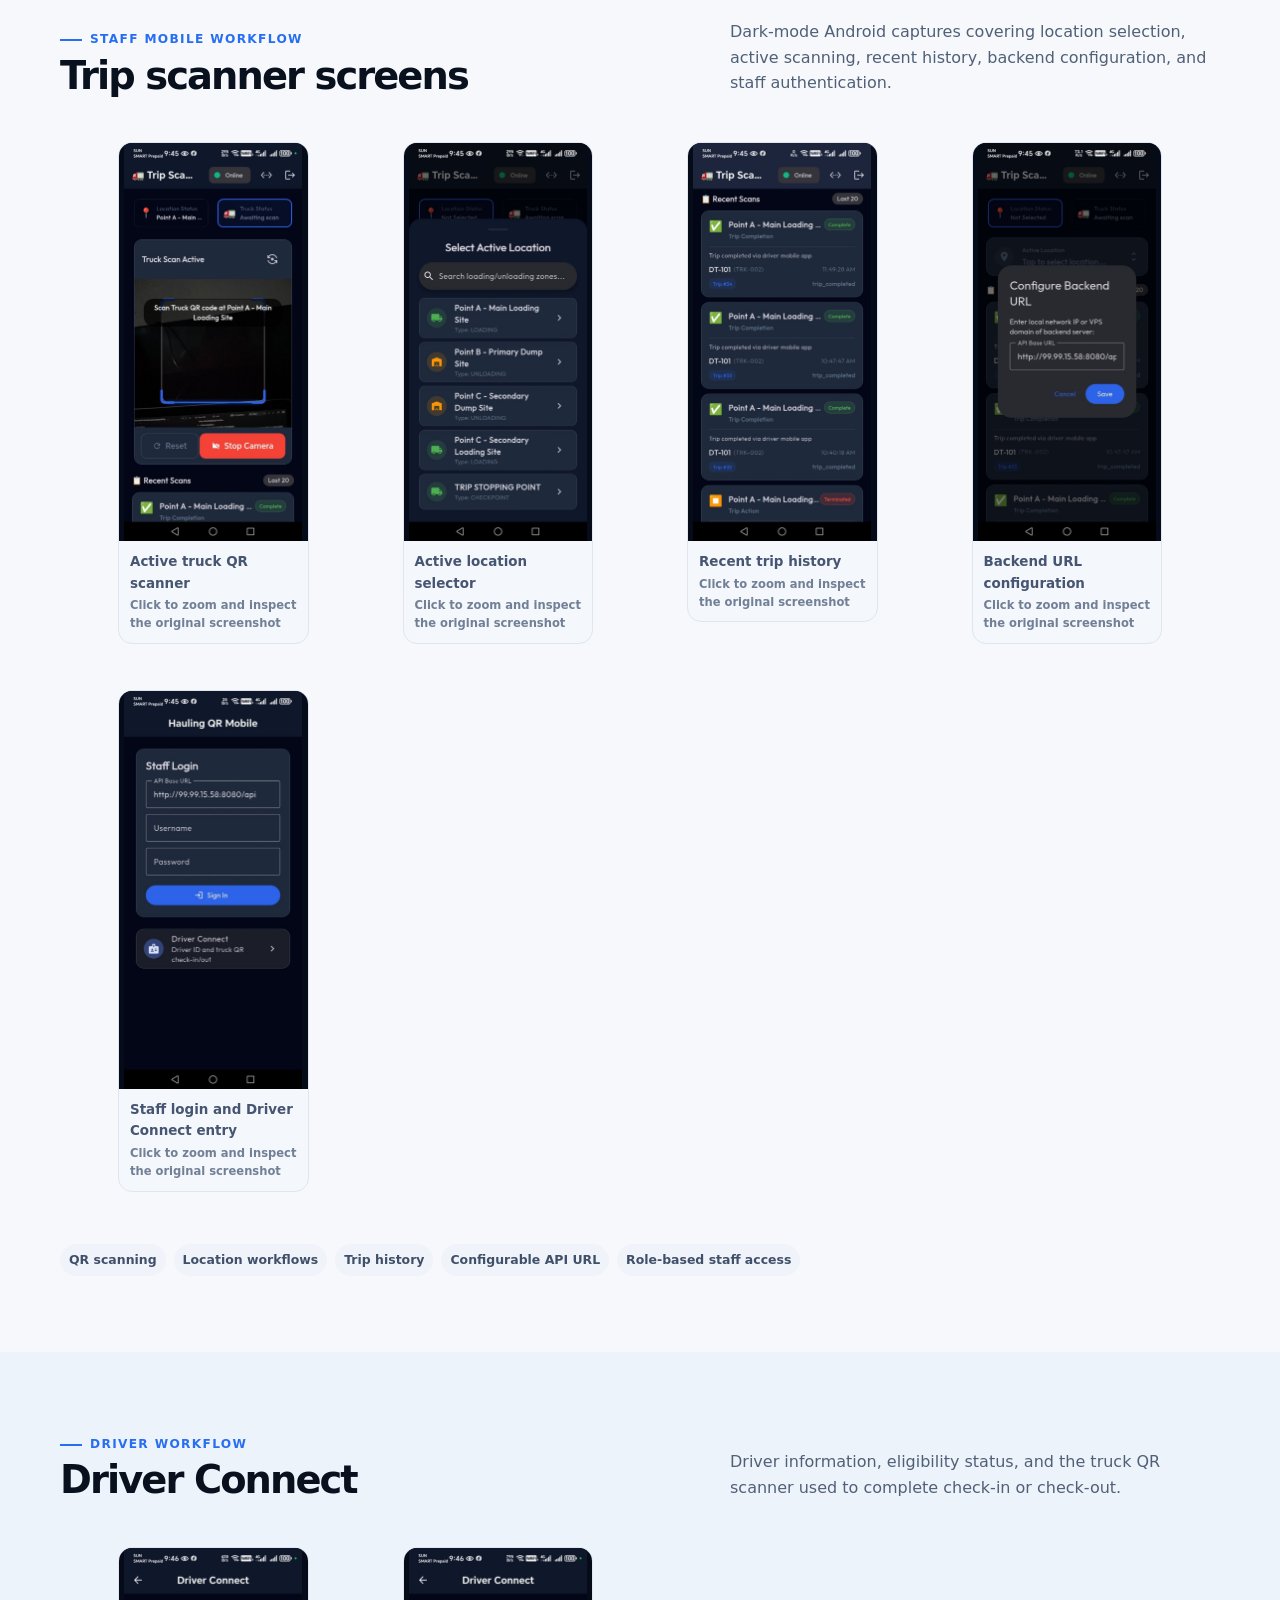
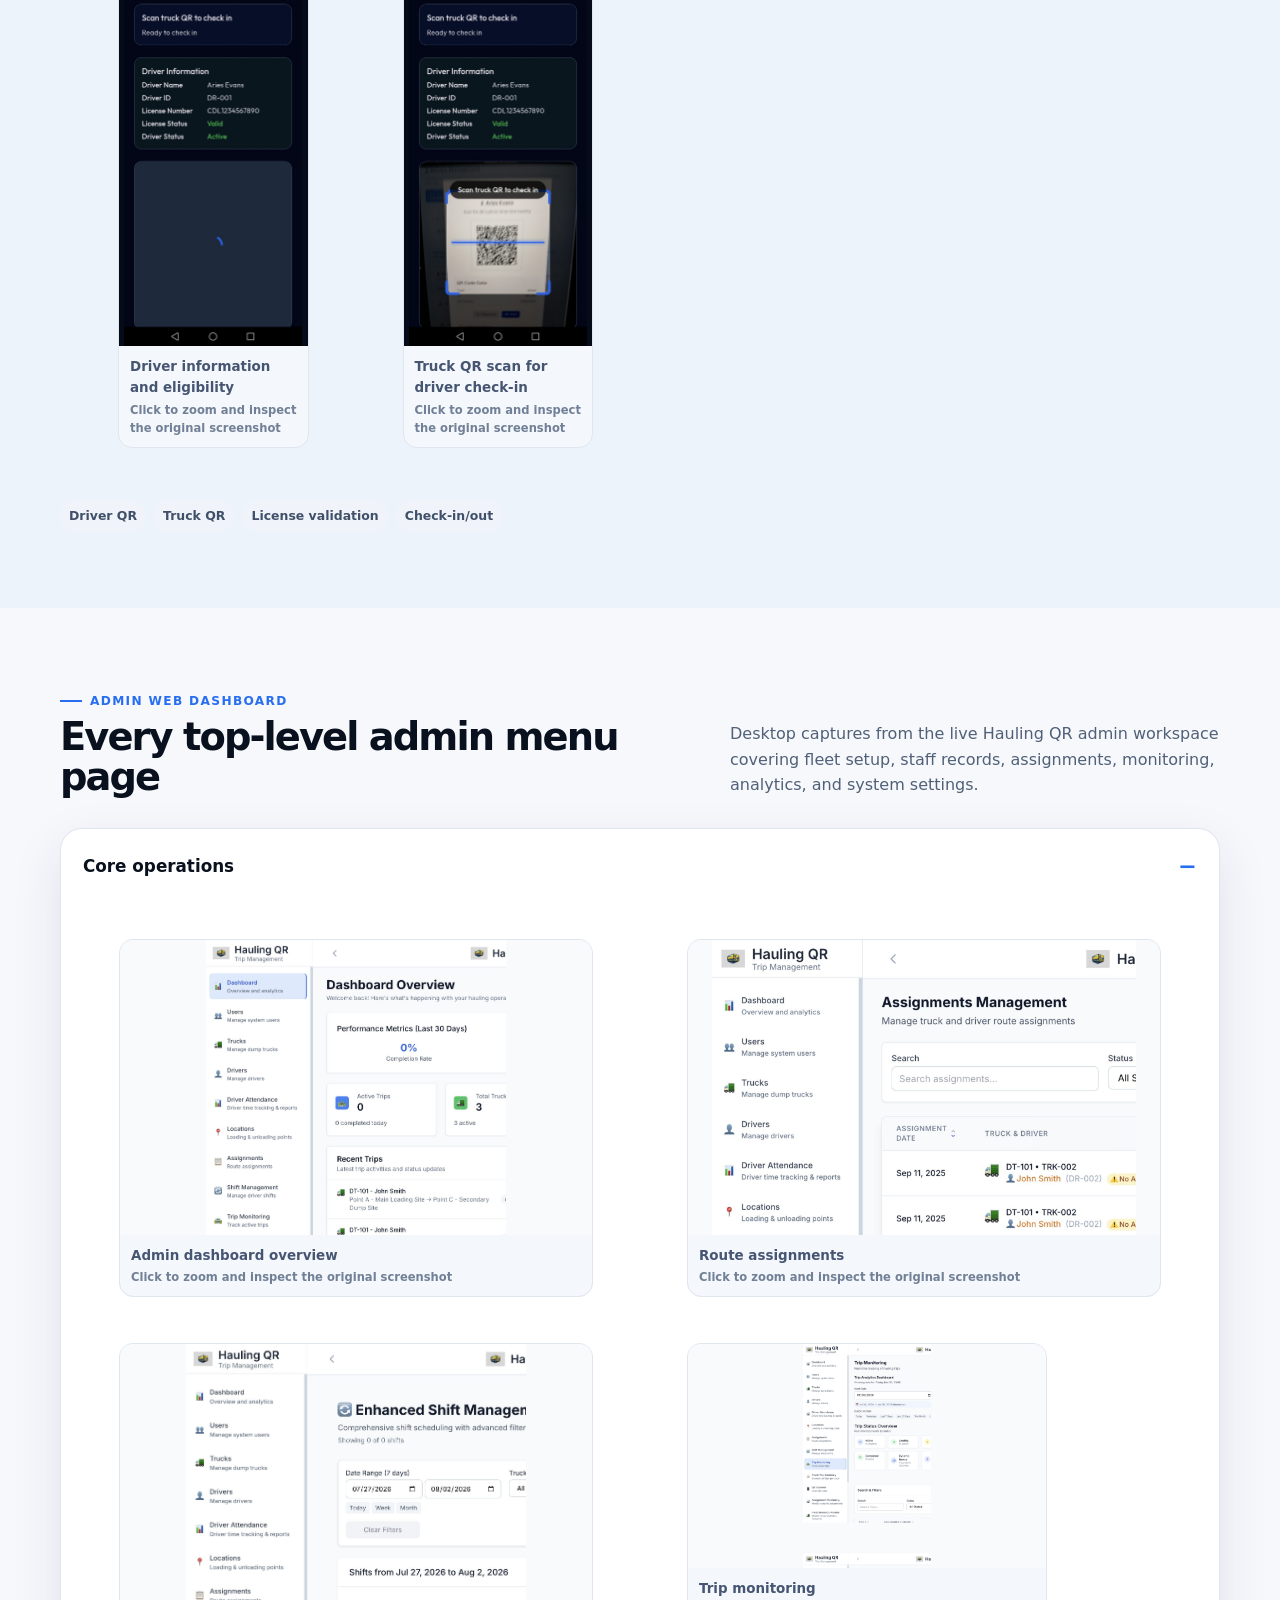
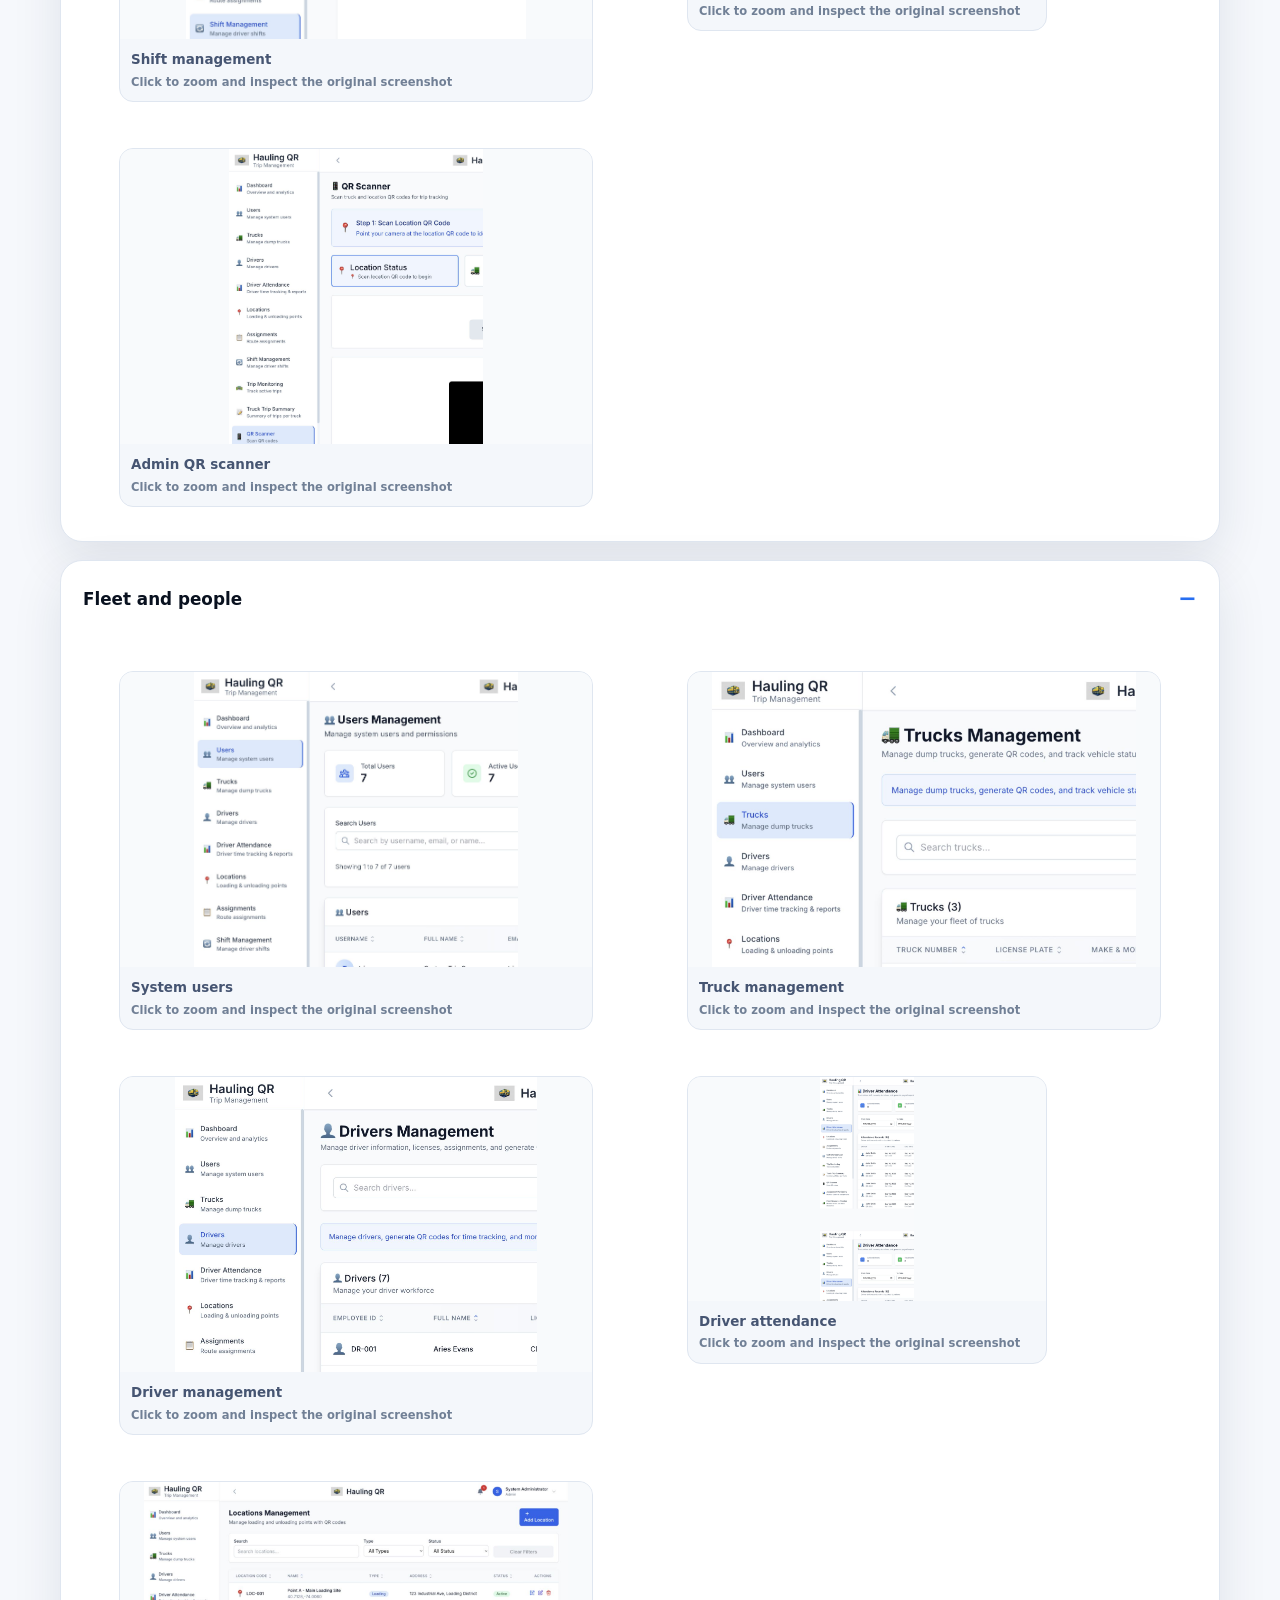
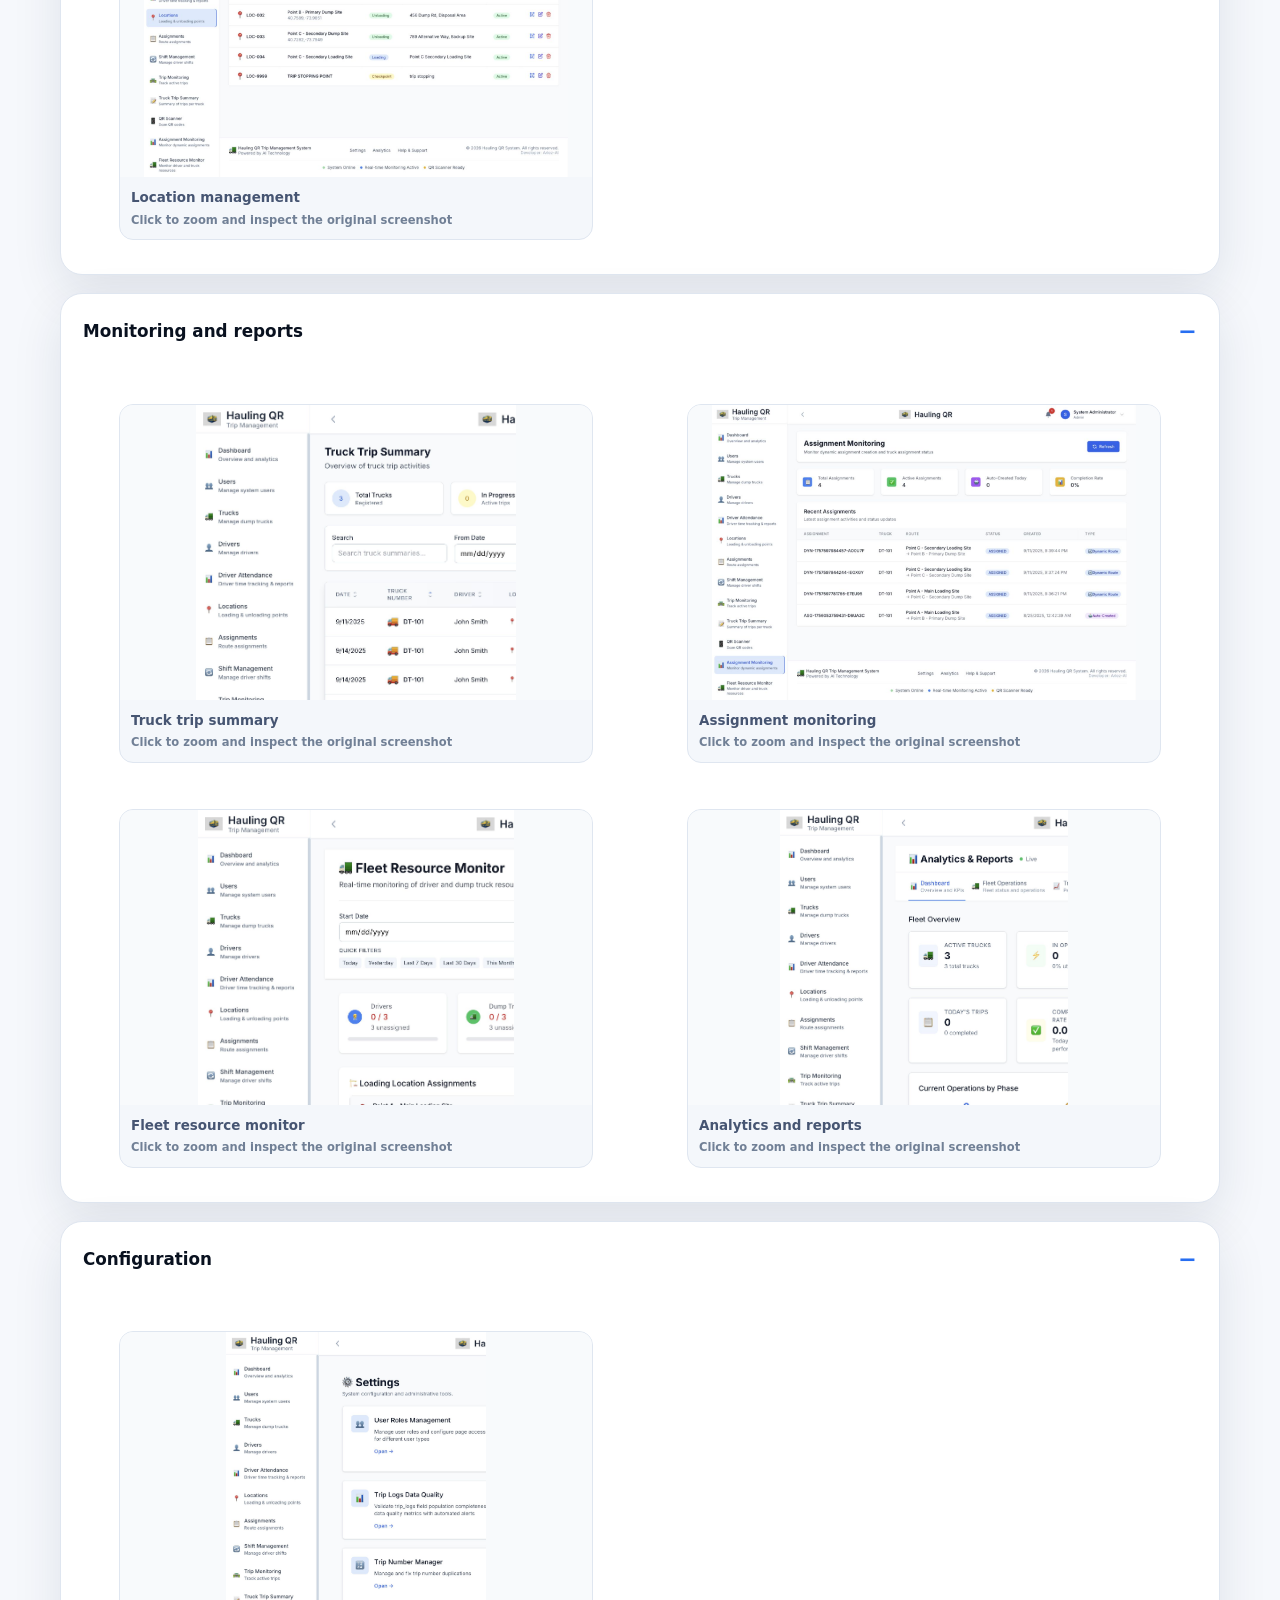
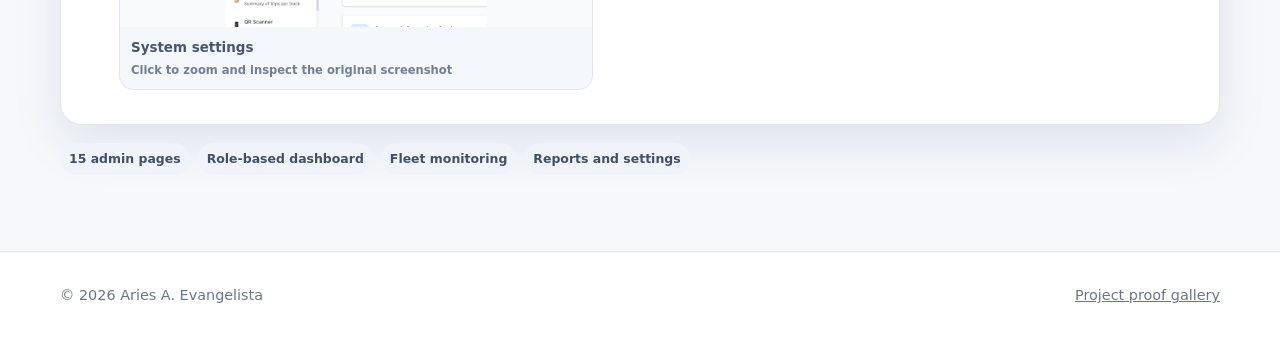
==== commit 5dd6d7e6: "Add Hauling QR admin web screenshots" ====
--- a/hauling-qr-proof.html
+++ b/hauling-qr-proof.html
@@ -1,8 +1,9 @@
-<!doctype html><html lang="en"><head><meta charset="utf-8"><meta name="viewport" content="width=device-width,initial-scale=1"><meta name="description" content="Hauling QR Trip Management project case study by Aries A. Evangelista."><title>Hauling QR Case Study | Aries Evangelista</title><link rel="stylesheet" href="assets/site.css"><link rel="stylesheet" href="assets/ui-fixes.css?v=20260729-1"><style>#hauling-trip,#hauling-driver{grid-template-columns:repeat(4,minmax(0,1fr))}#hauling-trip .shot img,#hauling-driver .shot img{aspect-ratio:9/19;object-fit:contain;object-position:center;background:#050b18}.case-copy{display:grid;grid-template-columns:repeat(3,1fr);gap:18px}.case-copy .card{height:100%}@media(max-width:850px){#hauling-trip,#hauling-driver,.case-copy{grid-template-columns:repeat(2,minmax(0,1fr))}}@media(max-width:620px){#hauling-trip,#hauling-driver,.case-copy{grid-template-columns:1fr}}</style></head><body>
+<!doctype html><html lang="en"><head><meta charset="utf-8"><meta name="viewport" content="width=device-width,initial-scale=1"><meta name="description" content="Hauling QR Trip Management project case study by Aries A. Evangelista."><title>Hauling QR Case Study | Aries Evangelista</title><link rel="stylesheet" href="assets/site.css"><link rel="stylesheet" href="assets/ui-fixes.css?v=20260729-1"><style>#hauling-trip,#hauling-driver{grid-template-columns:repeat(4,minmax(0,1fr))}#hauling-trip .shot img,#hauling-driver .shot img{aspect-ratio:9/19;object-fit:contain;object-position:center;background:#050b18}#hauling-admin-core,#hauling-admin-fleet,#hauling-admin-monitoring,#hauling-admin-config{grid-template-columns:repeat(2,minmax(0,1fr));margin-top:18px}#hauling-admin-core .shot img,#hauling-admin-fleet .shot img,#hauling-admin-monitoring .shot img,#hauling-admin-config .shot img{aspect-ratio:16/10;object-fit:contain;object-position:top center;background:#f8fafc}.case-copy{display:grid;grid-template-columns:repeat(3,1fr);gap:18px}.case-copy .card{height:100%}@media(max-width:850px){#hauling-trip,#hauling-driver,.case-copy,#hauling-admin-core,#hauling-admin-fleet,#hauling-admin-monitoring,#hauling-admin-config{grid-template-columns:repeat(2,minmax(0,1fr))}}@media(max-width:620px){#hauling-trip,#hauling-driver,.case-copy,#hauling-admin-core,#hauling-admin-fleet,#hauling-admin-monitoring,#hauling-admin-config{grid-template-columns:1fr}}</style></head><body>
 <header class="site-header"><nav class="container nav"><a class="brand" href="index.html"><span class="brand-mark">AE</span>Aries Evangelista</a><div class="nav-links"><a href="index.html">Home</a><a href="index.html#projects">Projects</a><a class="active" href="proof.html">Proof Gallery</a><a href="index.html#contact">Contact</a><a class="nav-cta" href="mailto:dolhaps2000@gmail.com">Let’s talk</a></div></nav></header>
-<main><section class="case-hero"><div class="container"><span class="eyebrow">Logistics operations</span><h1>Hauling QR <span class="accent">Trip Management.</span></h1><p class="lead">A full-stack fleet operations system that replaces manual trip logs with QR-based location and truck scans, driver check-in/out, live status updates, and searchable trip history.</p><div class="actions"><a class="button primary" href="#mobile-proof">View mobile proof</a><a class="button" href="proof.html">Back to proof hub</a></div><div class="case-meta"><span>Flutter mobile</span><span>React dashboard</span><span>Node.js + Express</span><span>PostgreSQL</span><span>WebSocket updates</span></div></div></section>
+<main><section class="case-hero"><div class="container"><span class="eyebrow">Logistics operations</span><h1>Hauling QR <span class="accent">Trip Management.</span></h1><p class="lead">A full-stack fleet operations system that replaces manual trip logs with QR-based location and truck scans, driver check-in/out, live status updates, and searchable trip history.</p><div class="actions"><a class="button primary" href="#mobile-proof">View mobile proof</a><a class="button" href="#admin-proof">View admin proof</a><a class="button" href="proof.html">Back to proof hub</a></div><div class="case-meta"><span>Flutter mobile</span><span>React dashboard</span><span>Node.js + Express</span><span>PostgreSQL</span><span>WebSocket updates</span></div></div></section>
 <section class="section"><div class="container"><div class="showcase"><span class="small-label">Project overview</span><h2>QR scans → validated operations → visible trip records</h2><p>The mobile workflow lets staff select an active loading, unloading, or checkpoint location, scan truck QR codes, review recent trip events, and use a separate Driver Connect process for driver and truck check-in/out.</p><div class="metric-row"><div class="metric"><b>7</b><span>Mobile screens</span></div><div class="metric"><b>2</b><span>QR workflows</span></div><div class="metric"><b>Live</b><span>Trip status flow</span></div></div></div></div></section>
 <section class="section tint"><div class="container"><div class="section-heading"><div><span class="eyebrow">What it demonstrates</span><h2>Built around real hauling operations.</h2></div><p>The project combines mobile scanning, backend validation, database-driven workflows, staff access, and deployment-aware configuration.</p></div><div class="case-copy"><article class="card"><span class="small-label">Trip scanner</span><h3>Location and truck QR flow</h3><p>Staff choose the active site, scan the assigned truck, and record operational events against the correct loading, unloading, or checkpoint workflow.</p></article><article class="card"><span class="small-label">Driver Connect</span><h3>Driver and truck check-in/out</h3><p>A dedicated workflow validates driver identity, license and active status before connecting the driver to an operational truck.</p></article><article class="card"><span class="small-label">Operational visibility</span><h3>Recent scans and trip outcomes</h3><p>Completed and terminated events remain visible with trip numbers, truck identifiers, timestamps, completion methods, and status labels.</p></article></div></div></section>
 <section class="section" id="mobile-proof"><div class="container"><div class="section-heading"><div><span class="eyebrow">Staff mobile workflow</span><h2>Trip scanner screens</h2></div><p>Dark-mode Android captures covering location selection, active scanning, recent history, backend configuration, and staff authentication.</p></div><div class="gallery-grid" id="hauling-trip"></div><div class="tags"><span class="tag">QR scanning</span><span class="tag">Location workflows</span><span class="tag">Trip history</span><span class="tag">Configurable API URL</span><span class="tag">Role-based staff access</span></div></div></section>
-<section class="section tint"><div class="container"><div class="section-heading"><div><span class="eyebrow">Driver workflow</span><h2>Driver Connect</h2></div><p>Driver information, eligibility status, and the truck QR scanner used to complete check-in or check-out.</p></div><div class="gallery-grid" id="hauling-driver"></div><div class="tags"><span class="tag">Driver QR</span><span class="tag">Truck QR</span><span class="tag">License validation</span><span class="tag">Check-in/out</span></div></div></section></main>
-<footer class="footer"><div class="container footer-inner"><span>© 2026 Aries A. Evangelista</span><a href="proof.html">Project proof gallery</a></div></footer><script src="assets/gallery.js?v=20260729-zoom2"></script><script>const hq='screenshots/hauling-qr/';gallery('#hauling-trip',[['01-active-trip-scanner.jpg','Active truck QR scanner'],['02-location-selector.jpg','Active location selector'],['03-recent-trip-history.jpg','Recent trip history'],['04-backend-url-configuration.jpg','Backend URL configuration'],['05-staff-login.jpg','Staff login and Driver Connect entry']].map(x=>[hq+x[0],x[1]]));gallery('#hauling-driver',[['06-driver-information.jpg','Driver information and eligibility'],['07-driver-truck-qr-scanner.jpg','Truck QR scan for driver check-in']].map(x=>[hq+x[0],x[1]]));</script></body></html>
+<section class="section tint"><div class="container"><div class="section-heading"><div><span class="eyebrow">Driver workflow</span><h2>Driver Connect</h2></div><p>Driver information, eligibility status, and the truck QR scanner used to complete check-in or check-out.</p></div><div class="gallery-grid" id="hauling-driver"></div><div class="tags"><span class="tag">Driver QR</span><span class="tag">Truck QR</span><span class="tag">License validation</span><span class="tag">Check-in/out</span></div></div></section>
+<section class="section" id="admin-proof"><div class="container"><div class="section-heading"><div><span class="eyebrow">Admin web dashboard</span><h2>Every top-level admin menu page</h2></div><p>Desktop captures from the live Hauling QR admin workspace covering fleet setup, staff records, assignments, monitoring, analytics, and system settings.</p></div><details class="gallery-group" open><summary>Core operations</summary><div class="gallery-grid" id="hauling-admin-core"></div></details><details class="gallery-group" open><summary>Fleet and people</summary><div class="gallery-grid" id="hauling-admin-fleet"></div></details><details class="gallery-group" open><summary>Monitoring and reports</summary><div class="gallery-grid" id="hauling-admin-monitoring"></div></details><details class="gallery-group" open><summary>Configuration</summary><div class="gallery-grid" id="hauling-admin-config"></div></details><div class="tags"><span class="tag">15 admin pages</span><span class="tag">Role-based dashboard</span><span class="tag">Fleet monitoring</span><span class="tag">Reports and settings</span></div></div></section></main>
+<footer class="footer"><div class="container footer-inner"><span>© 2026 Aries A. Evangelista</span><a href="proof.html">Project proof gallery</a></div></footer><script src="assets/gallery.js?v=20260729-zoom2"></script><script>const hq='screenshots/hauling-qr/';const hqa=hq+'admin-web/';gallery('#hauling-trip',[['01-active-trip-scanner.jpg','Active truck QR scanner'],['02-location-selector.jpg','Active location selector'],['03-recent-trip-history.jpg','Recent trip history'],['04-backend-url-configuration.jpg','Backend URL configuration'],['05-staff-login.jpg','Staff login and Driver Connect entry']].map(x=>[hq+x[0],x[1]]));gallery('#hauling-driver',[['06-driver-information.jpg','Driver information and eligibility'],['07-driver-truck-qr-scanner.jpg','Truck QR scan for driver check-in']].map(x=>[hq+x[0],x[1]]));gallery('#hauling-admin-core',[['01-dashboard.png','Admin dashboard overview'],['07-assignments.png','Route assignments'],['08-shift-management.png','Shift management'],['09-trip-monitoring.png','Trip monitoring'],['11-qr-scanner.png','Admin QR scanner']].map(x=>[hqa+x[0],x[1]]));gallery('#hauling-admin-fleet',[['02-users.png','System users'],['03-trucks.png','Truck management'],['04-drivers.png','Driver management'],['05-driver-attendance.png','Driver attendance'],['06-locations.png','Location management']].map(x=>[hqa+x[0],x[1]]));gallery('#hauling-admin-monitoring',[['10-truck-trip-summary.png','Truck trip summary'],['12-assignment-monitoring.png','Assignment monitoring'],['13-fleet-resource-monitor.png','Fleet resource monitor'],['14-analytics-reports.png','Analytics and reports']].map(x=>[hqa+x[0],x[1]]));gallery('#hauling-admin-config',[['15-settings.png','System settings']].map(x=>[hqa+x[0],x[1]]));</script></body></html>
